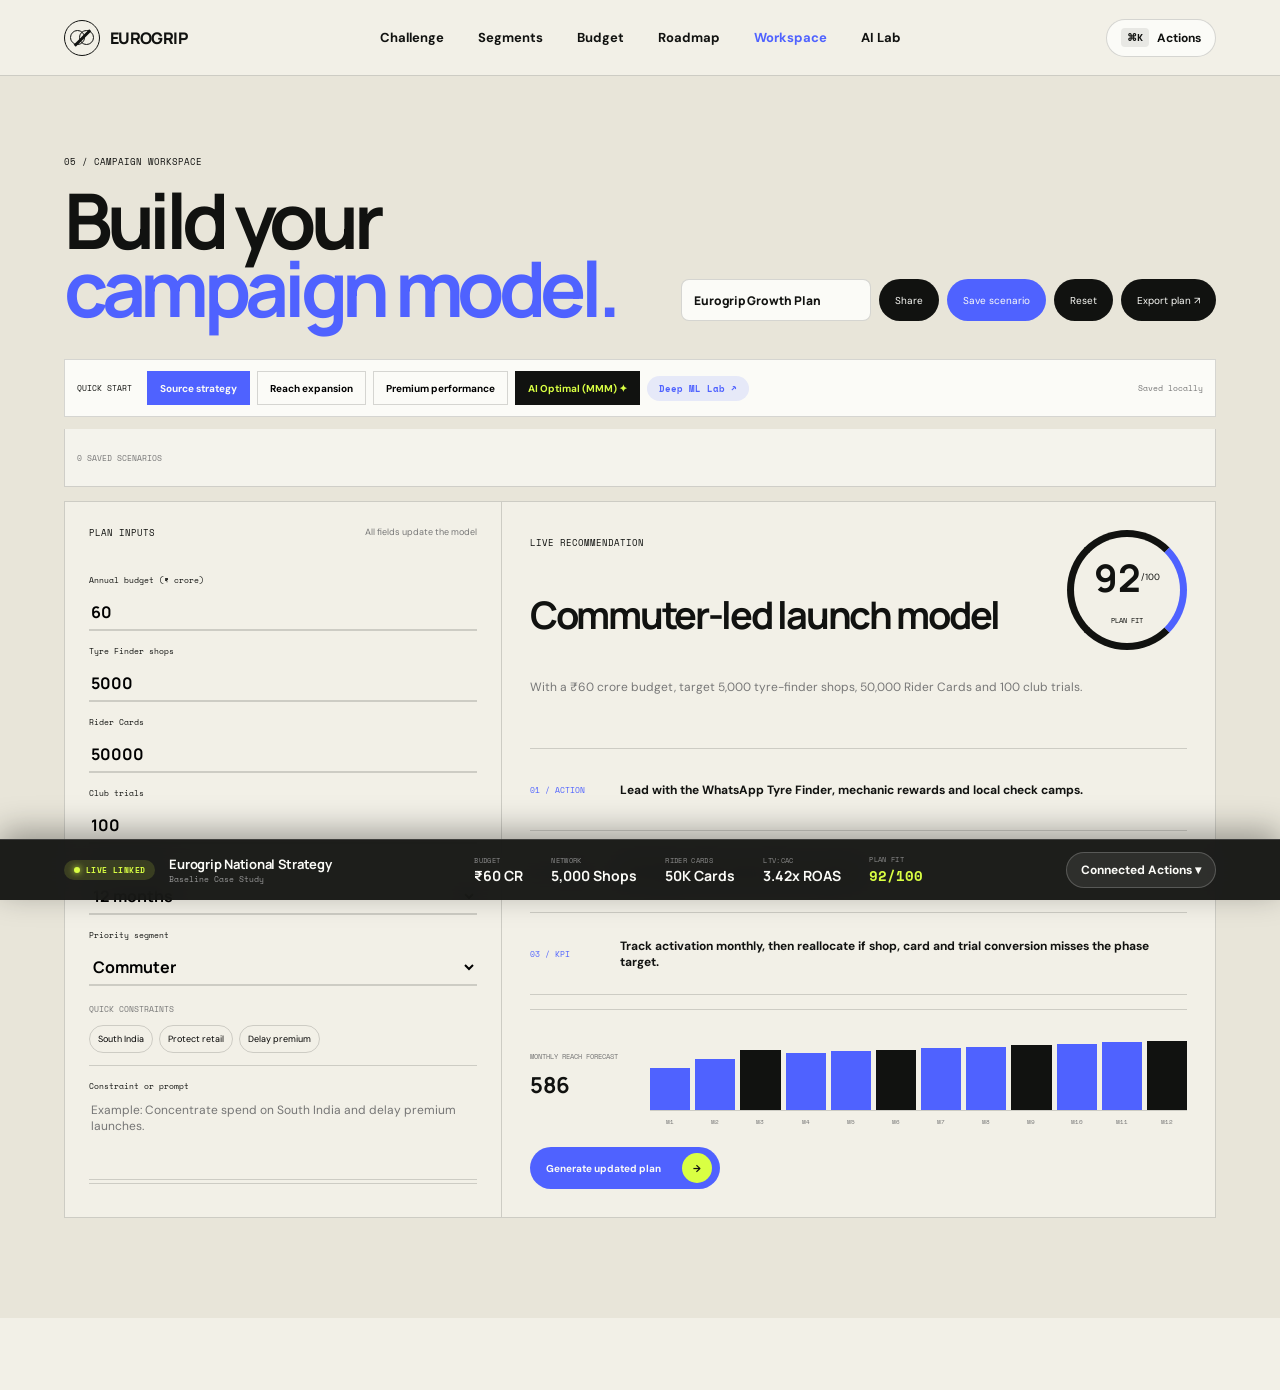
==== workspace.html @ a1b6d6db "Prepare site for Render" ====
<!doctype html>
<html lang="en">
<head><meta charset="UTF-8"><meta name="viewport" content="width=device-width,initial-scale=1"><title>Campaign Workspace — Eurogrip</title><link href="https://fonts.googleapis.com/css2?family=DM+Sans:wght@400;500;600;700&family=Manrope:wght@500;600;700;800&family=Space+Mono:wght@700&display=swap" rel="stylesheet"><link rel="stylesheet" href="styles.css"><script src="common-nav.js" defer></script><script src="cmd-palette.js" defer></script><script src="workspace.js" defer></script></head>
<body><header class="nav page-nav"><a class="brand" href="index.html"><span class="brand-mark"><span></span></span><span>EUROGRIP</span></a><nav><a href="challenge.html">Challenge</a><a href="segments.html">Segments</a><a href="budget.html">Budget</a><a href="roadmap.html">Roadmap</a><a class="active" href="workspace.html">Workspace</a><a href="intelligence.html">AI Lab</a></nav><button class="palette-trigger" type="button" aria-label="Command Palette"><kbd>⌘K</kbd> <span>Actions</span></button></header>
<main><section class="workspace-route">
  <div class="workspace-route-head">
    <div><p>05 / CAMPAIGN WORKSPACE</p><h1>Build your<br><em>campaign model.</em></h1></div>
    <div class="workspace-header-actions">
      <input id="project-name" class="project-name" value="Eurogrip Growth Plan" aria-label="Project name">
      <button id="share-workspace" type="button">Share</button>
      <button id="save-scenario" type="button">Save scenario</button>
      <button id="reset-workspace" type="button">Reset</button>
      <button id="export-workspace" type="button">Export plan ↗</button>
    </div>
  </div>
  <div class="workspace-preset-bar" role="group" aria-label="Strategy presets">
    <span>QUICK START</span>
    <button type="button" class="active" data-preset="base">Source strategy</button>
    <button type="button" data-preset="reach">Reach expansion</button>
    <button type="button" data-preset="performance">Premium performance</button>
    <button type="button" data-preset="ai-opt" class="ai-opt-btn">AI Optimal (MMM) ✦</button>
    <a href="intelligence.html" class="ai-lab-link-pill">Deep ML Lab ↗</a>
    <span id="draft-status" role="status" aria-live="polite">Saved locally</span>
  </div>
  <div class="scenario-history" id="scenario-history" aria-label="Saved scenarios"></div>
  <div class="workspace-route-grid">
    <aside>
      <div class="input-heading"><span>PLAN INPUTS</span><small>All fields update the model</small></div>
      <label>Annual budget (₹ crore)<input id="workspace-budget" type="number" value="60" min="10" max="200"></label>
      <label>Tyre Finder shops<input id="workspace-shops" type="number" value="5000" min="100" max="100000"></label>
      <label>Rider Cards<input id="workspace-cards" type="number" value="50000" min="1000" max="1000000"></label>
      <label>Club trials<input id="workspace-trials" type="number" value="100" min="10" max="10000"></label>
      <label>Launch duration<select id="workspace-months"><option value="12">12 months</option><option value="9">9 months</option><option value="6">6 months</option><option value="3">3 months</option></select></label>
      <label>Priority segment<select id="workspace-segment"><option>Commuter</option><option>Gig worker</option><option>Premium rider</option></select></label>
      <div class="constraint-wrap"><span>QUICK CONSTRAINTS</span><div><button type="button" data-constraint="Concentrate spend on South India">South India</button><button type="button" data-constraint="Protect the retail channel">Protect retail</button><button type="button" data-constraint="Delay premium launches until after pilot validation">Delay premium</button></div></div>
      <label>Constraint or prompt<textarea id="workspace-prompt" rows="3" maxlength="240" placeholder="Example: Concentrate spend on South India and delay premium launches."></textarea></label>
    </aside>
    <div class="workspace-results">
      <span>LIVE RECOMMENDATION</span>
      <div class="workspace-score"><strong id="workspace-score">92</strong><small>/100</small><p>PLAN FIT</p></div>
      <h2 id="workspace-headline">Commuter-led launch model</h2>
      <p id="workspace-summary">With a ₹60 crore budget, target 5,000 tyre-finder shops, 50,000 Rider Cards and 100 club trials.</p>
      <div class="workspace-actions-list"><article><small>01 / ACTION</small><strong id="workspace-action">Lead with the WhatsApp Tyre Finder, mechanic rewards and local check camps.</strong></article><article><small>02 / CHANNEL</small><strong id="workspace-channel">40% digital / 30% retail / 30% on-ground</strong></article><article><small>03 / KPI</small><strong id="workspace-kpi">Track activation monthly, then reallocate if shop, card and trial conversion misses the phase target.</strong></article></div>
      <div class="forecast" aria-label="12 month forecast"><div><span>MONTHLY REACH FORECAST</span><strong id="forecast-value">5,000</strong></div><div class="forecast-bars" id="forecast-bars"></div></div>
      <div class="generated-plan" id="generated-plan" hidden>
        <div><span>GENERATED ACTION PLAN</span><strong id="generated-at">Ready to review</strong></div>
        <ol id="generated-steps"></ol>
      </div>
      <button id="generate-workspace" type="button"><span>Generate updated plan</span><b>→</b></button>
    </div>
  </div>
</section></main></body></html>
---- styles.css ----
:root {
  --ink: #111210;
  --paper: #f2f0e7;
  --white: #fbfbf7;
  --acid: #d9ff43;
  --blue: #4f62ff;
  --orange: #ff5a2a;
  --line: rgba(17, 18, 16, .16);
}

* { box-sizing: border-box; }
html { scroll-behavior: smooth; }
body { margin: 0; color: var(--ink); background: var(--paper); font-family: "DM Sans", sans-serif; }
button, a { font: inherit; }
a { color: inherit; text-decoration: none; }
.grain { position: fixed; inset: 0; z-index: 20; pointer-events: none; opacity: .025; background-image: url("data:image/svg+xml,%3Csvg viewBox='0 0 180 180' xmlns='http://www.w3.org/2000/svg'%3E%3Cfilter id='n'%3E%3CfeTurbulence type='fractalNoise' baseFrequency='.9' numOctaves='3' stitchTiles='stitch'/%3E%3C/filter%3E%3Crect width='100%25' height='100%25' filter='url(%23n)' opacity='.8'/%3E%3C/svg%3E"); }

.nav { height: 82px; padding: 0 5vw; display: grid; grid-template-columns: 1fr auto 1fr; align-items: center; border-bottom: 1px solid var(--line); background: rgba(242,240,231,.92); position: relative; z-index: 15; }
.brand, .footer-brand { display: flex; align-items: center; gap: 10px; font-family: "Manrope"; font-weight: 800; letter-spacing: -.04em; }
.brand-mark { width: 36px; height: 36px; border-radius: 50%; border: 1px solid var(--ink); display: grid; place-items: center; position: relative; }
.brand-mark:before, .brand-mark:after { content: ""; position: absolute; width: 13px; height: 13px; border-radius: 50%; border: 1px solid currentColor; }
.brand-mark:before { left: 5px; } .brand-mark:after { right: 5px; }
.brand-mark span { width: 3px; height: 22px; background: var(--ink); transform: rotate(45deg); z-index: 1; }
.nav nav { display: flex; gap: 34px; font-size: 13px; font-weight: 700; }
.nav nav a { position: relative; }
.nav nav a:after { content: ""; position: absolute; height: 2px; left: 0; right: 100%; bottom: -7px; background: var(--ink); transition: .3s; }
.nav nav a:hover:after { right: 0; }
.source-button { justify-self: end; border: 0; background: none; font-size: 13px; font-weight: 700; cursor: pointer; }
.source-button span { margin-left: 6px; }
.menu-button { display: none; }

.hero { min-height: 690px; height: calc(100vh - 82px); max-height: 820px; position: relative; overflow: hidden; display: grid; grid-template-columns: 54% 46%; border-bottom: 1px solid var(--line); }
.hero-copy { padding: 7vh 0 130px 5vw; position: relative; z-index: 2; }
.eyebrow { margin: 0 0 28px; display: flex; gap: 24px; font-family: "Space Mono"; font-size: 10px; letter-spacing: .08em; }
.hero h1 { margin: 0; font-family: "Manrope"; font-size: clamp(72px, 8vw, 126px); line-height: .82; letter-spacing: -.085em; }
.hero h1 em { color: var(--blue); font-style: normal; }
.hero-lede { max-width: 540px; margin: 38px 0 28px; font-size: clamp(17px, 1.35vw, 21px); line-height: 1.55; }
.primary-button { width: 210px; height: 52px; border-radius: 100px; background: var(--ink); color: var(--white); display: flex; align-items: center; justify-content: space-between; padding: 0 18px 0 22px; font-size: 13px; font-weight: 700; }
.primary-button span { width: 34px; height: 34px; border-radius: 50%; background: var(--acid); color: var(--ink); display: grid; place-items: center; }
.hero-visual { position: relative; background: var(--acid); min-width: 0; }
.hero-visual:before { content: ""; position: absolute; width: 50%; height: 120%; background: var(--blue); transform: rotate(24deg); right: -20%; top: -30%; opacity: .95; }
.orbit { position: absolute; border: 1px solid rgba(17,18,16,.25); border-radius: 50%; z-index: 1; }
.orbit-a { width: 520px; height: 520px; left: -30px; top: 70px; } .orbit-b { width: 360px; height: 360px; left: 50px; top: 150px; }
.tyre { position: absolute; width: 310px; height: 310px; border-radius: 50%; background: #151515; left: 21%; top: 23%; z-index: 3; box-shadow: 28px 36px 50px rgba(17,18,16,.24); transform: rotate(-18deg); }
.tyre-side { position: absolute; inset: 48px; border-radius: 50%; background: #e9e7dc; border: 18px solid #232323; box-shadow: inset 0 0 0 2px #777; display: grid; place-items: center; }
.hub { width: 74px; height: 74px; border-radius: 50%; background: var(--ink); border: 11px solid #aaa; }
.tread { position: absolute; inset: -3px; border-radius: 50%; background: repeating-conic-gradient(from 0deg, transparent 0 7deg, rgba(255,255,255,.13) 8deg 9deg); }
.promise-card { position: absolute; right: 24px; bottom: 72px; z-index: 4; width: 170px; height: 170px; background: var(--ink); color: var(--white); padding: 18px; transform: rotate(5deg); box-shadow: 16px 16px 0 rgba(255,255,255,.2); }
.promise-card span { font-family: "Space Mono"; font-size: 9px; color: var(--acid); }
.promise-card strong { display: block; margin-top: 38px; font-family: "Manrope"; font-size: 24px; line-height: 1; letter-spacing: -.05em; }
.hero-stats { position: absolute; bottom: 0; left: 0; width: 54%; height: 112px; background: var(--paper); border-top: 1px solid var(--line); display: grid; grid-template-columns: repeat(3,1fr); z-index: 5; }
.hero-stats div { padding: 20px 2vw; border-right: 1px solid var(--line); }
.hero-stats strong { display: block; font-family: "Manrope"; font-size: 38px; letter-spacing: -.06em; line-height: 1; }
.hero-stats strong span { font-size: 14px; margin-left: 3px; color: var(--blue); }
.hero-stats small { display: block; margin-top: 10px; font-size: 11px; color: #777; }

.ticker { height: 48px; overflow: hidden; background: var(--ink); color: var(--white); display: flex; align-items: center; }
.ticker div { width: max-content; display: flex; align-items: center; gap: 35px; animation: ticker 22s linear infinite; }
.ticker span { font-family: "Space Mono"; font-size: 12px; white-space: nowrap; }
.ticker b { color: var(--acid); }
@keyframes ticker { to { transform: translateX(-50%); } }

.section { padding: 100px 5vw; }
.section-number { font-family: "Space Mono"; font-size: 10px; letter-spacing: .08em; }
.challenge-grid { margin-top: 56px; display: grid; grid-template-columns: 1.2fr .8fr; gap: 8vw; }
.kicker { font-family: "Space Mono"; font-size: 10px; letter-spacing: .08em; }
.challenge-grid h2, .investment-head h2, .roadmap-head h2, .targets-head h2 { margin: 18px 0 0; font-family: "Manrope"; font-size: clamp(54px, 6vw, 88px); line-height: .92; letter-spacing: -.075em; }
.challenge-grid h2 span { color: var(--blue); }
.challenge-copy { align-self: end; max-width: 520px; }
.challenge-copy .lead { font-size: 24px; line-height: 1.35; font-weight: 700; }
.challenge-copy p:last-child { line-height: 1.7; color: #60615c; }
.truth-row { margin-top: 80px; border-top: 1px solid var(--line); display: grid; grid-template-columns: repeat(3,1fr); }
.truth-row article { min-height: 230px; padding: 24px 28px 20px; border-right: 1px solid var(--line); position: relative; }
.truth-row article:first-child { border-left: 1px solid var(--line); }
.truth-index { font-family: "Space Mono"; font-size: 10px; }
.truth-icon { height: 84px; margin: 24px 0 8px; position: relative; }
.truth-icon:before { content: ""; position: absolute; width: 68px; height: 68px; border: 1px solid var(--ink); border-radius: 50%; }
.truth-icon i { position: absolute; width: 34px; height: 34px; left: 17px; top: 17px; border-radius: 50%; background: var(--blue); }
.gig-icon i { background: var(--orange); border-radius: 4px; transform: rotate(45deg); }
.premium-icon i { background: var(--acid); border: 12px solid var(--ink); width: 68px; height: 68px; left: 0; top: 0; }
.truth-row h3 { margin: 0 0 4px; font-family: "Manrope"; font-size: 20px; }
.truth-row p { margin: 0; font-size: 13px; color: #777; }

.dark-section { background: var(--ink); color: var(--white); padding-bottom: 60px; }
.section-heading { display: flex; justify-content: space-between; align-items: center; }
.section-heading > p { font-size: 13px; color: var(--acid); }
.segment-tabs { margin-top: 38px; border-bottom: 1px solid rgba(255,255,255,.18); display: grid; grid-template-columns: repeat(3,1fr); }
.segment-tab { height: 70px; border: 0; border-right: 1px solid rgba(255,255,255,.18); background: transparent; color: #aaa; text-align: left; padding: 0 24px; cursor: pointer; font-family: "Manrope"; font-weight: 700; }
.segment-tab:first-child { border-left: 1px solid rgba(255,255,255,.18); }
.segment-tab span { margin-right: 18px; font-family: "Space Mono"; font-size: 9px; }
.segment-tab.active { background: var(--white); color: var(--ink); }
.segment-stage { min-height: 510px; border-bottom: 1px solid rgba(255,255,255,.18); display: grid; grid-template-columns: 42% 58%; }
.segment-copy { padding: 58px 7vw 40px 0; border-right: 1px solid rgba(255,255,255,.18); }
.segment-label { font-family: "Space Mono"; color: var(--acid); font-size: 10px; letter-spacing: .08em; }
.segment-copy h2 { margin: 32px 0 22px; font-family: "Manrope"; font-size: clamp(58px, 6vw, 84px); line-height: .88; letter-spacing: -.08em; }
.segment-description { max-width: 460px; color: #bbb; line-height: 1.65; }
.segment-budget { margin-top: 34px; display: flex; align-items: end; gap: 16px; }
.segment-budget span { font-family: "Space Mono"; font-size: 9px; padding-bottom: 8px; }
.segment-budget strong { font-family: "Manrope"; font-size: 38px; color: var(--acid); }
.segment-visual { min-height: 510px; position: relative; overflow: hidden; }
.visual-ring { position: absolute; border-radius: 50%; border: 1px solid rgba(255,255,255,.15); }
.ring-one { width: 440px; height: 440px; right: 4%; top: 36px; } .ring-two { width: 300px; height: 300px; right: 16%; top: 106px; }
.visual-product { position: absolute; width: 260px; height: 260px; border-radius: 50%; right: 16%; top: 126px; background: #252625; border: 28px solid #090909; box-shadow: inset 0 0 0 1px #777; z-index: 2; }
.visual-product div { position: absolute; inset: 42px; border-radius: 50%; background: var(--acid); border: 18px solid var(--white); }
.visual-product span { position: absolute; width: 58px; height: 58px; border-radius: 50%; background: var(--ink); left: 73px; top: 73px; }
.visual-word { position: absolute; left: 35px; bottom: 38px; margin: 0; font-family: "Manrope"; font-size: 82px; font-weight: 800; letter-spacing: -.08em; color: rgba(255,255,255,.08); }
.activation-panel { display: grid; grid-template-columns: 16% 84%; padding-top: 32px; }
.activation-panel > p { font-family: "Space Mono"; font-size: 9px; color: var(--acid); }
.activation-list { display: grid; grid-template-columns: repeat(3,1fr); }
.activation-list article { min-height: 105px; border-left: 1px solid rgba(255,255,255,.18); padding: 12px 18px; display: flex; gap: 18px; }
.activation-list article > span { font-family: "Space Mono"; font-size: 9px; color: var(--acid); }
.activation-list small { display: block; margin-bottom: 28px; font-family: "Space Mono"; font-size: 8px; color: #777; }
.activation-list strong { font-size: 13px; line-height: 1.35; }

.investment-head { margin: 55px 0 60px; display: grid; grid-template-columns: 1.4fr .6fr; align-items: end; }
.investment-head h2 span { color: var(--blue); }
.investment-head > p { max-width: 420px; line-height: 1.7; color: #666; }
.budget-grid { display: grid; grid-template-columns: 1.15fr .85fr; border: 1px solid var(--line); }
.budget-chart, .channel-card { padding: 32px; }
.budget-chart { border-right: 1px solid var(--line); }
.chart-head { height: 55px; border-bottom: 1px solid var(--line); display: flex; justify-content: space-between; font-family: "Space Mono"; font-size: 9px; }
.chart-head strong { font-family: "Manrope"; font-size: 18px; }
.bar-row { height: 62px; display: grid; grid-template-columns: 110px 1fr 70px; align-items: center; font-size: 12px; border-bottom: 1px solid var(--line); }
.bar-row > div { height: 22px; background: rgba(17,18,16,.06); }
.bar-row i { display: block; height: 100%; background: var(--blue); transition: width .8s ease; }
.gig-bar i { background: var(--orange); } .premium-bar i { background: var(--ink); } .shared-bar i { background: var(--acid); }
.bar-row strong { text-align: right; font-size: 11px; }
.donut-wrap { height: 250px; display: grid; grid-template-columns: 1fr 1fr; align-items: center; }
.donut { width: 180px; height: 180px; border-radius: 50%; background: conic-gradient(var(--blue) 0 40%, var(--orange) 40% 70%, var(--ink) 70% 100%); display: grid; place-items: center; transform: rotate(-90deg); }
.donut > div { width: 112px; height: 112px; border-radius: 50%; background: var(--paper); transform: rotate(90deg); display: grid; place-content: center; text-align: center; }
.donut strong { font-family: "Manrope"; font-size: 34px; }
.donut span { font-family: "Space Mono"; font-size: 8px; }
.channel-legend p { height: 48px; margin: 0; border-bottom: 1px solid var(--line); display: grid; grid-template-columns: 16px 1fr 40px; align-items: center; font-size: 12px; }
.channel-legend i { width: 8px; height: 8px; border-radius: 50%; background: var(--blue); }.channel-legend .retail { background: var(--orange); }.channel-legend .ground { background: var(--ink); }
.assumption { margin: 18px 0 0; font-size: 11px; color: #777; }
.assumption span { color: var(--ink); font-family: "Space Mono"; font-size: 9px; margin-right: 10px; }

.roadmap { background: var(--blue); color: var(--white); }
.section-number.light { color: rgba(255,255,255,.7); }
.roadmap-head { margin: 55px 0 65px; display: grid; grid-template-columns: 1fr 420px; align-items: end; }
.roadmap-head h2 span { color: var(--acid); }
.roadmap-head p { line-height: 1.7; color: rgba(255,255,255,.75); }
.timeline { display: grid; grid-template-columns: repeat(3,1fr); border-top: 1px solid rgba(255,255,255,.28); }
.timeline article { min-height: 330px; padding: 28px; border-right: 1px solid rgba(255,255,255,.28); }
.timeline article:last-child { border-right: 0; }
.phase-top { display: flex; justify-content: space-between; font-family: "Space Mono"; font-size: 9px; }
.phase-top strong { font-size: 22px; }
.timeline h3 { margin: 58px 0 8px; font-family: "Manrope"; font-size: 48px; letter-spacing: -.06em; }
.timeline p { font-size: 13px; }
.city-pills { margin-top: 42px; display: flex; gap: 8px; }
.city-pills span { border: 1px solid rgba(255,255,255,.5); border-radius: 100px; padding: 9px 12px; font-family: "Space Mono"; font-size: 8px; }
.city-count { margin-top: 38px; font-family: "Manrope"; font-size: 52px; line-height: 1; }
.city-count span { font-family: "Space Mono"; font-size: 9px; }
.data-mark { margin-top: 48px; height: 55px; display: flex; align-items: end; gap: 7px; }
.data-mark i { width: 24px; height: 20px; background: var(--acid); }.data-mark i:nth-child(2){height:30px}.data-mark i:nth-child(3){height:42px}.data-mark i:nth-child(4){height:35px}.data-mark i:nth-child(5){height:50px}

.targets { padding-bottom: 130px; }
.targets-head { display: flex; justify-content: space-between; align-items: end; }
.targets-head h2 span { color: var(--orange); }
.proposed { border: 1px solid var(--line); border-radius: 100px; padding: 10px 13px; font-family: "Space Mono"; font-size: 8px; }
.target-grid { margin-top: 70px; border-top: 1px solid var(--line); border-bottom: 1px solid var(--line); display: grid; grid-template-columns: repeat(4,1fr); }
.target-grid article { min-height: 280px; padding: 24px; border-right: 1px solid var(--line); position: relative; }
.target-grid article:first-child { border-left: 1px solid var(--line); }
.target-grid small { font-family: "Space Mono"; font-size: 9px; }
.target-grid strong { display: block; margin: 50px 0 6px; font-family: "Manrope"; font-size: 64px; letter-spacing: -.07em; }
.target-grid p { margin: 0; color: #666; font-size: 13px; line-height: 1.4; }
.target-line { position: absolute; width: 34px; height: 5px; background: var(--orange); right: 24px; top: 24px; }

.control-room { background: #e8e5d9; }
.control-heading { display: flex; justify-content: space-between; align-items: end; margin-bottom: 48px; }
.control-heading h2 { margin: 18px 0 0; font-family: "Manrope"; font-size: clamp(54px, 6vw, 82px); line-height: .92; letter-spacing: -.075em; }
.control-heading h2 span { color: var(--blue); }
.control-actions { display: flex; gap: 8px; }
.control-actions button { height: 42px; border: 1px solid var(--line); border-radius: 100px; background: transparent; padding: 0 16px; cursor: pointer; font-size: 11px; font-weight: 700; }
.control-actions .export-button { border-color: var(--ink); background: var(--ink); color: var(--white); }
.control-grid { display: grid; grid-template-columns: 32% 68%; border: 1px solid var(--line); background: var(--paper); }
.planner-panel { border-right: 1px solid var(--line); }
.panel-title { height: 64px; border-bottom: 1px solid var(--line); padding: 0 24px; display: flex; justify-content: space-between; align-items: center; font-family: "Space Mono"; font-size: 9px; }
.panel-title small { font-family: "DM Sans"; font-size: 10px; color: #888; }
.budget-total { height: 106px; border-bottom: 1px solid var(--line); padding: 20px 24px; display: flex; justify-content: space-between; align-items: center; font-size: 12px; }
.budget-total strong { font-family: "Manrope"; font-size: 28px; }
.budget-total input { width: 80px; border: 0; border-bottom: 1px solid var(--ink); background: transparent; font-family: "Manrope"; font-size: 28px; font-weight: 800; outline: 0; }
.range-stack { padding: 18px 24px 8px; }
.range-stack label { height: 68px; display: grid; grid-template-columns: 1fr 50px; align-content: center; font-size: 12px; font-weight: 700; }
.range-stack output { text-align: right; }
.allocation-range { grid-column: 1 / 3; width: 100%; height: 3px; margin-top: 12px; accent-color: var(--blue); }
.gig-range { accent-color: var(--orange); }.premium-range { accent-color: var(--ink); }.shared-range { accent-color: var(--acid); }
.allocation-status { margin: 10px 24px 24px; height: 42px; border-radius: 4px; background: var(--ink); color: var(--white); display: grid; place-content: center; text-align: center; font-size: 10px; }
.allocation-status span { color: var(--acid); font-family: "Manrope"; font-size: 17px; }
.allocation-status.over { background: #a92b1c; }
.simulator-panel { min-width: 0; }
.scenario-switch { display: flex; gap: 2px; }
.scenario-switch button { height: 30px; border: 1px solid var(--line); background: transparent; padding: 0 11px; font-size: 9px; cursor: pointer; }
.scenario-switch button.active { background: var(--ink); color: var(--white); }
.city-filter { height: 82px; padding: 14px 24px; border-bottom: 1px solid var(--line); display: flex; justify-content: space-between; align-items: center; }
.city-filter label { font-family: "Space Mono"; font-size: 8px; }
.city-filter select { margin-left: 8px; height: 36px; border: 1px solid var(--line); background: transparent; padding: 0 30px 0 10px; font-size: 11px; }
.city-filter > span { color: #777; font-size: 11px; }
.kpi-grid { display: grid; grid-template-columns: repeat(3, 1fr); border-bottom: 1px solid var(--line); }
.kpi-grid article { min-height: 220px; padding: 24px; border-right: 1px solid var(--line); }
.kpi-grid article:last-child { border-right: 0; }
.kpi-grid small { font-family: "Space Mono"; font-size: 8px; }
.kpi-grid strong { display: block; margin: 18px 0 8px; font-family: "Manrope"; font-size: 46px; letter-spacing: -.06em; }
.kpi-grid article p { margin: 12px 0 0; font-size: 10px; color: #777; }
.kpi-grid article p span { color: var(--blue); font-weight: 700; }
.spark-bars { height: 46px; display: flex; align-items: end; gap: 5px; }
.spark-bars i { flex: 1; height: 30%; background: var(--blue); transition: height .45s ease; }
.spark-bars i:nth-child(2) { height: 45%; }.spark-bars i:nth-child(3) { height: 38%; }.spark-bars i:nth-child(4) { height: 58%; }.spark-bars i:nth-child(5) { height: 68%; }.spark-bars i:nth-child(6) { height: 82%; }.spark-bars i:nth-child(7) { height: 100%; }
.cards-bars i { background: var(--orange); }.trials-bars i { background: var(--ink); }
.channel-split { display: grid; grid-template-columns: repeat(3,1fr); gap: 24px; padding: 24px; }
.channel-split span { font-size: 10px; display: flex; justify-content: space-between; }
.channel-split i { margin-top: 8px; height: 7px; background: rgba(17,18,16,.08); display: block; }
.channel-split b { height: 100%; width: 40%; display: block; background: var(--blue); transition: width .45s ease; }
.channel-split div:nth-child(2) b { background: var(--orange); }.channel-split div:nth-child(3) b { background: var(--ink); }
.toolkit-panel { margin-top: 24px; border: 1px solid var(--line); display: grid; grid-template-columns: 32% 68%; background: var(--ink); color: var(--white); }
.toolkit-intro { padding: 32px; border-right: 1px solid rgba(255,255,255,.16); }
.toolkit-intro > span { font-family: "Space Mono"; color: var(--acid); font-size: 9px; }
.toolkit-intro h3 { margin: 42px 0 0; font-family: "Manrope"; font-size: 48px; line-height: .92; letter-spacing: -.06em; }
.toolkit-builder { padding: 24px; display: grid; grid-template-columns: 150px 150px 1fr; gap: 16px; align-items: start; }
.toolkit-builder label { font-family: "Space Mono"; font-size: 8px; }
.toolkit-builder select { width: 100%; height: 42px; margin-top: 8px; border: 1px solid rgba(255,255,255,.2); background: var(--ink); color: var(--white); padding: 0 8px; font-size: 11px; }
.toolkit-builder article { min-height: 200px; border-left: 1px solid rgba(255,255,255,.16); padding: 12px 0 12px 24px; }
.toolkit-builder article small { font-family: "Space Mono"; color: var(--acid); font-size: 8px; }
.toolkit-builder article strong { display: block; margin: 22px 0 8px; font-family: "Manrope"; font-size: 28px; }
.toolkit-builder article p { max-width: 480px; color: #aaa; font-size: 12px; line-height: 1.55; }
.toolkit-builder article button { height: 36px; border: 0; border-radius: 100px; background: var(--acid); padding: 0 14px; margin-top: 8px; font-size: 10px; font-weight: 700; cursor: pointer; }

.prompt-panel { margin-top: 24px; border: 1px solid var(--line); display: grid; grid-template-columns: 48% 52%; background: var(--paper); }
.prompt-inputs { border-right: 1px solid var(--line); }
.custom-fields { display: grid; grid-template-columns: repeat(2, 1fr); }
.custom-fields label { min-height: 82px; border-right: 1px solid var(--line); border-bottom: 1px solid var(--line); padding: 14px 18px; font-family: "Space Mono"; font-size: 8px; }
.custom-fields label:nth-child(2n) { border-right: 0; }
.custom-fields input, .custom-fields select { width: 100%; height: 36px; margin-top: 8px; border: 0; border-bottom: 1px solid var(--line); background: transparent; font-family: "Manrope"; font-size: 16px; font-weight: 700; outline: 0; }
.custom-prompt { margin: 18px; display: block; font-family: "Space Mono"; font-size: 8px; }
.custom-prompt textarea { width: 100%; resize: vertical; margin-top: 8px; border: 1px solid var(--line); background: #fbfaf5; padding: 12px; font-family: "DM Sans"; font-size: 12px; line-height: 1.5; outline: 0; }
.custom-prompt textarea:focus, .custom-fields input:focus, .custom-fields select:focus { border-color: var(--blue); }
.generate-button { height: 48px; margin: 0 18px 18px; border: 0; border-radius: 100px; background: var(--blue); color: var(--white); padding: 0 18px 0 20px; display: flex; align-items: center; justify-content: space-between; font-size: 11px; font-weight: 700; cursor: pointer; }
.generate-button span { width: 32px; height: 32px; border-radius: 50%; display: grid; place-items: center; background: var(--acid); color: var(--ink); }
.prompt-results { min-height: 520px; }
.result-empty { min-height: 455px; padding: 40px; display: flex; flex-direction: column; justify-content: center; }
.result-empty > span { font-family: "Space Mono"; font-size: 9px; color: var(--blue); }
.result-empty h3 { margin: 18px 0; font-family: "Manrope"; font-size: 44px; line-height: .95; letter-spacing: -.06em; }
.result-empty p { max-width: 360px; color: #777; line-height: 1.6; }
.result-content { padding: 28px; }
.result-score { width: 120px; height: 120px; border-radius: 50%; border: 1px solid var(--line); float: right; display: grid; grid-template-columns: 1fr 20px; grid-template-rows: 28px 48px 20px; place-content: center; text-align: right; }
.result-score span { grid-column: 1 / 3; font-family: "Space Mono"; font-size: 8px; text-align:center; }
.result-score strong { font-family: "Manrope"; font-size: 38px; line-height: 1; text-align:right; }
.result-score small { align-self:end; font-size:9px; text-align:left; }
.result-content > h3 { min-height: 76px; max-width: 430px; margin: 12px 0 10px; font-family: "Manrope"; font-size: 36px; line-height: .95; letter-spacing: -.06em; }
.result-content > p { max-width: 480px; min-height: 58px; margin: 0 0 18px; color: #666; font-size: 12px; line-height: 1.55; }
.recommendation-list { clear: both; border-top: 1px solid var(--line); }
.recommendation-list article { min-height: 82px; border-bottom: 1px solid var(--line); display: grid; grid-template-columns: 40px 1fr; align-items: center; }
.recommendation-list article > span { font-family: "Space Mono"; font-size: 9px; color: var(--blue); }
.recommendation-list small { display: block; margin-bottom: 6px; font-family: "Space Mono"; font-size: 8px; color: #888; }
.recommendation-list strong { font-size: 12px; line-height: 1.45; }
.copy-result-button { height: 38px; margin-top: 18px; border: 1px solid var(--line); border-radius: 100px; background: transparent; padding: 0 14px; font-size: 10px; font-weight: 700; cursor: pointer; }

.workspace-panel { margin-top:24px; border:1px solid var(--line); background:var(--paper); }
.workspace-head { height:112px; border-bottom:1px solid var(--line); padding:18px 24px; display:flex; justify-content:space-between; align-items:center; }
.workspace-head > div:first-child { display:flex; flex-direction:column; gap:8px; }
.workspace-head > div:first-child span { font-family:"Space Mono"; font-size:8px; color:#777; }
.workspace-head > div:first-child strong { font-family:"Manrope"; font-size:24px; letter-spacing:-.04em; }
.readiness-ring { width:78px; height:78px; border-radius:50%; border:7px solid var(--ink); border-right-color:var(--acid); display:grid; place-content:center; text-align:center; }
.readiness-ring strong { font-family:"Manrope"; font-size:22px; line-height:1; }.readiness-ring span { margin-top:3px; font-family:"Space Mono"; font-size:7px; }
.workspace-grid { display:grid; grid-template-columns:58% 42%; }
.compare-panel { border-right:1px solid var(--line); }
.workspace-title { height:58px; border-bottom:1px solid var(--line); padding:0 20px; display:flex; justify-content:space-between; align-items:center; font-family:"Space Mono"; font-size:8px; }
.workspace-title button { border:0; background:transparent; font-size:10px; font-weight:700; cursor:pointer; }
.workspace-title small { font-family:"DM Sans"; color:#888; }
.comparison-table { padding:8px 20px 20px; }
.comparison-row { min-height:58px; border-bottom:1px solid var(--line); display:grid; grid-template-columns:1.4fr repeat(3,.65fr); align-items:center; font-size:11px; }
.comparison-row strong { font-family:"Manrope"; font-size:13px; }
.comparison-head { min-height:42px; font-family:"Space Mono"; font-size:8px; color:#777; }
.checklist { padding:8px 20px 16px; }
.checklist label { min-height:68px; border-bottom:1px solid var(--line); display:grid; grid-template-columns:22px 1fr 42px; align-items:center; cursor:pointer; }
.checklist input { accent-color:var(--blue); }
.checklist span strong { display:block; font-size:11px; }.checklist span small { display:block; margin-top:3px; color:#888; font-size:9px; }
.checklist label > i { color:#777; font-family:"Space Mono"; font-size:7px; font-style:normal; text-align:right; }
.workspace-footer { height:68px; border-top:1px solid var(--line); padding:0 20px; display:flex; justify-content:space-between; align-items:center; }
.workspace-footer div { display:flex; flex-direction:column; }.workspace-footer div span { font-family:"Space Mono"; font-size:7px; color:#888; }.workspace-footer div strong { margin-top:3px; font-size:10px; }
.workspace-footer button { height:38px; border:0; border-radius:100px; background:var(--ink); color:var(--white); padding:0 14px; font-size:10px; font-weight:700; cursor:pointer; }

footer { min-height: 150px; padding: 30px 5vw; background: var(--ink); color: var(--white); display: grid; grid-template-columns: 1fr 1fr 1fr; align-items: center; }
footer .brand-mark { border-color: var(--white); } footer .brand-mark span { background: var(--acid); }
footer .brand-mark:before, footer .brand-mark:after { border-color: var(--white); }
footer div:nth-child(2) p { margin: 0 0 3px; color: #888; font-size: 11px; } footer div:nth-child(2) strong { font-size: 13px; }
footer button { justify-self: end; border: 0; background: none; color: var(--white); font-size: 12px; cursor: pointer; }
.sources-modal { width: min(620px, calc(100vw - 32px)); border: 0; border-radius: 0; padding: 42px; background: var(--white); color: var(--ink); box-shadow: 0 30px 100px rgba(0,0,0,.4); }
.sources-modal::backdrop { background: rgba(17,18,16,.72); backdrop-filter: blur(8px); }
.sources-modal h2 { margin: 10px 0 32px; font-family: "Manrope"; font-size: 42px; letter-spacing: -.06em; }
.sources-modal ul { list-style: none; margin: 0; padding: 0; border-top: 1px solid var(--line); }
.sources-modal li { min-height: 72px; border-bottom: 1px solid var(--line); display: flex; justify-content: space-between; align-items: center; gap: 20px; font-size: 13px; }
.sources-modal li span { color: #777; text-align: right; }
.modal-close { position: absolute; right: 18px; top: 12px; border: 0; background: none; font-size: 30px; cursor: pointer; }
.source-warning { margin: 24px 0 0; padding: 14px; background: #eeeada; font-size: 11px; line-height: 1.5; }

@media (max-width: 900px) {
  .nav { grid-template-columns: 1fr auto; }
  .nav nav, .source-button { display: none; }
  .menu-button { width: 42px; height: 42px; border: 0; background: none; display: grid; align-content: center; gap: 6px; }
  .menu-button span { width: 22px; height: 2px; background: var(--ink); display: block; }
  .nav.menu-open nav { display: flex; position: absolute; top: 82px; left: 0; right: 0; height: 210px; background: var(--paper); flex-direction: column; gap: 20px; padding: 30px 5vw; border-bottom: 1px solid var(--line); }
  .hero { height: auto; max-height: none; min-height: 760px; grid-template-columns: 100%; }
  .hero-copy { padding-top: 60px; min-height: 510px; }
  .hero-visual { position: absolute; right: 0; bottom: 112px; width: 48%; height: 390px; opacity: .95; }
  .hero-stats { width: 100%; }
  .tyre { width: 230px; height: 230px; top: 90px; left: 12%; }
  .tyre-side { inset: 38px; border-width: 14px; }
  .promise-card { width: 130px; height: 130px; bottom: 20px; }
  .promise-card strong { font-size: 18px; margin-top: 25px; }
  .orbit-a { width: 380px; height: 380px; } .orbit-b { width: 280px; height: 280px; }
  .challenge-grid, .investment-head, .roadmap-head { grid-template-columns: 1fr; gap: 30px; }
  .segment-stage { grid-template-columns: 50% 50%; }
  .activation-panel { grid-template-columns: 1fr; }.activation-list { margin-top: 20px; }
  .budget-grid { grid-template-columns: 1fr; }.budget-chart { border-right: 0; border-bottom: 1px solid var(--line); }
  .roadmap-head { align-items: start; }.roadmap-head p { max-width: 520px; }
}

@media (max-width: 620px) {
  .nav { height: 68px; }.nav.menu-open nav { top: 68px; }
  .brand-mark { width: 32px; height: 32px; }
  .hero { min-height: 760px; }
  .hero-copy { padding: 45px 5vw 0; min-height: 520px; }
  .eyebrow { justify-content: space-between; gap: 8px; }.eyebrow span:last-child { display: none; }
  .hero h1 { font-size: 62px; }
  .hero-lede { max-width: 92%; margin-top: 28px; font-size: 16px; }
  .hero-visual { width: 100%; height: 260px; bottom: 112px; opacity: .88; }
  .hero-visual:before { width: 38%; }
  .tyre { width: 175px; height: 175px; left: auto; right: 10%; top: 42px; }
  .tyre-side { inset: 27px; border-width: 11px; }.hub { width: 54px; height: 54px; border-width: 8px; }
  .orbit-a { width: 290px; height: 290px; right: 0; left: auto; top: -10px; }.orbit-b { display:none; }
  .promise-card { left: 6%; right: auto; width: 115px; height: 115px; }
  .hero-stats { height: 112px; }.hero-stats div { padding: 20px 12px; }.hero-stats strong { font-size: 27px; }.hero-stats small { font-size: 9px; }
  .section { padding: 72px 5vw; }
  .challenge-grid h2, .investment-head h2, .roadmap-head h2, .targets-head h2 { font-size: 48px; }
  .challenge-grid { margin-top: 40px; }.challenge-copy { margin-top: 10px; }.challenge-copy .lead { font-size: 20px; }
  .truth-row { grid-template-columns: 1fr; }.truth-row article { border-left: 1px solid var(--line); border-bottom: 1px solid var(--line); min-height: 180px; }.truth-row article:first-child { border-left: 1px solid var(--line); }
  .section-heading > p { display:none; }
  .segment-tabs { overflow-x: auto; grid-template-columns: repeat(3, minmax(160px,1fr)); }
  .segment-stage { grid-template-columns: 1fr; }.segment-copy { min-height: 430px; border-right: 0; border-bottom: 1px solid rgba(255,255,255,.18); padding-right: 0; }.segment-copy h2 { font-size: 60px; }
  .segment-visual { min-height: 390px; }.visual-product { width: 210px; height: 210px; right: 12%; top: 85px; }.visual-product span { left: 58px; top: 58px; }.visual-product div { inset: 35px; }.ring-one { width: 360px; height: 360px; right: -20%; }.ring-two { width: 260px; height: 260px; right: 4%; top: 108px; }.visual-word { font-size: 60px; }
  .activation-list { grid-template-columns: 1fr; }.activation-list article { border-bottom: 1px solid rgba(255,255,255,.18); }
  .investment-head { margin-top: 40px; }.investment-head > p { font-size: 14px; }
  .budget-chart, .channel-card { padding: 20px 16px; }.bar-row { grid-template-columns: 82px 1fr 62px; }.donut-wrap { grid-template-columns: 1fr; height: 390px; justify-items: center; }.channel-legend { width: 100%; }
  .roadmap-head { margin-top: 40px; }.timeline { grid-template-columns: 1fr; }.timeline article { min-height: 270px; border-right: 0; border-bottom: 1px solid rgba(255,255,255,.28); }.timeline h3 { margin-top: 38px; }
  .targets-head { align-items:start; }.proposed { margin-top: 5px; text-align:center; }.targets-head { gap:20px; }
  .target-grid { grid-template-columns: 1fr 1fr; }.target-grid article { border-bottom: 1px solid var(--line); min-height: 220px; }.target-grid article:nth-child(2n+1) { border-left: 1px solid var(--line); }.target-grid strong { font-size: 50px; margin-top: 38px; }
  .control-heading { align-items:start; flex-direction:column; gap:24px; }.control-heading h2 { font-size:48px; }.control-actions { flex-wrap:wrap; }
  .control-grid { grid-template-columns:1fr; }.planner-panel { border-right:0; border-bottom:1px solid var(--line); }.kpi-grid { grid-template-columns:1fr; }.kpi-grid article { border-right:0; border-bottom:1px solid var(--line); min-height:190px; }.channel-split { grid-template-columns:1fr; }.toolkit-panel { grid-template-columns:1fr; }.toolkit-intro { border-right:0; border-bottom:1px solid rgba(255,255,255,.16); }.toolkit-intro h3 { font-size:38px; }.toolkit-builder { grid-template-columns:1fr 1fr; }.toolkit-builder article { grid-column:1 / 3; border-left:0; border-top:1px solid rgba(255,255,255,.16); padding-left:0; }.scenario-switch button { padding:0 7px; }.city-filter > span { display:none; }
  .prompt-panel { grid-template-columns:1fr; }.prompt-inputs { border-right:0; border-bottom:1px solid var(--line); }.custom-fields { grid-template-columns:1fr 1fr; }.prompt-results { min-height:480px; }.result-content > h3 { font-size:30px; }.result-score { width:100px; height:100px; }
  .workspace-grid { grid-template-columns:1fr; }.compare-panel { border-right:0; border-bottom:1px solid var(--line); }.comparison-table { overflow-x:auto; }.comparison-row { min-width:520px; }.workspace-head { height:100px; }.workspace-footer { gap:12px; }
  footer { grid-template-columns: 1fr 1fr; }.footer-brand { display:none; }footer button { font-size: 11px; }
  .sources-modal { padding: 34px 22px; }.sources-modal li { align-items:flex-start; flex-direction:column; justify-content:center; }
}

.page-nav { height:76px; background:var(--paper); }.page-nav nav a.active { color:var(--blue); }
.route-hero { min-height:620px; padding:90px 5vw 70px; display:grid; grid-template-columns:58% 42%; align-items:end; border-bottom:1px solid var(--line); }
.route-label { font-family:"Space Mono"; font-size:10px; }.route-hero h1 { margin:50px 0 0; font-family:"Manrope"; font-size:clamp(68px,7vw,110px); line-height:.88; letter-spacing:-.08em; }.route-hero h1 em { color:var(--blue); font-style:normal; }
.route-lede { max-width:430px; justify-self:end; border-left:1px solid var(--line); padding-left:32px; }.route-lede span { font-family:"Space Mono"; font-size:9px; color:var(--blue); }.route-lede p { margin:28px 0 18px; font-family:"Manrope"; font-size:28px; line-height:1.15; font-weight:700; letter-spacing:-.04em; }.route-lede small { color:#777; line-height:1.6; }
.route-content { display:grid; grid-template-columns:repeat(3,1fr); }.route-content article { min-height:430px; padding:32px; border-right:1px solid var(--line); }.route-content article:first-child { border-left:1px solid var(--line); }.route-content article > span { font-family:"Space Mono"; font-size:9px; }.route-content article h2 { margin:220px 0 8px; font-family:"Manrope"; font-size:34px; }.route-content article p { max-width:340px; color:#777; line-height:1.5; }
.route-symbol { position:absolute; width:120px; height:120px; margin-top:36px; border:1px solid var(--ink); border-radius:50%; }.route-symbol:after { content:""; position:absolute; width:50px; height:50px; left:34px; top:34px; border-radius:50%; background:var(--blue); }.gig-symbol:after { border-radius:8px; background:var(--orange); transform:rotate(45deg); }.premium-symbol { border-width:18px; }.premium-symbol:after { width:44px;height:44px;left:20px;top:20px;background:var(--acid); }
.route-next { padding:100px 5vw; background:var(--ink); color:var(--white); }.route-next > p { font-family:"Space Mono";font-size:9px;color:var(--acid); }.route-next h2 { margin:40px 0 50px;font-family:"Manrope";font-size:clamp(48px,7vw,90px);line-height:.9;letter-spacing:-.07em; }.route-next h2 span { color:var(--acid); }.route-next a { border-bottom:1px solid var(--white);padding-bottom:8px;font-size:12px; }
.segment-route { min-height:calc(100vh - 76px); display:grid; grid-template-columns:220px 42% 58%; grid-template-rows:auto 120px; background:var(--ink);color:var(--white); }.segment-route aside { grid-row:1 / 3;border-right:1px solid rgba(255,255,255,.16);padding-top:32px; }.segment-route aside p { height:60px;padding:0 24px;font-family:"Space Mono";font-size:8px;color:var(--acid); }.route-tab { width:100%;height:82px;border:0;border-bottom:1px solid rgba(255,255,255,.16);background:transparent;color:#999;text-align:left;padding:0 24px;cursor:pointer;font-weight:700; }.route-tab span { margin-right:14px;font-family:"Space Mono";font-size:8px; }.route-tab.active { background:var(--white);color:var(--ink); }
.segment-route-copy { padding:70px 5vw 40px 40px;border-right:1px solid rgba(255,255,255,.16); }.segment-route-copy > p:first-child { font-family:"Space Mono";font-size:9px;color:var(--acid); }.segment-route-copy h1 { margin:40px 0 24px;font-family:"Manrope";font-size:clamp(54px,5vw,78px);line-height:.88;letter-spacing:-.08em; }.segment-route-copy #route-description { color:#aaa;line-height:1.65; }.segment-route-copy strong { display:block;margin-top:38px;font-family:"Manrope";font-size:42px;color:var(--acid); }
.segment-route-visual { position:relative;overflow:hidden; }.segment-route-visual div { position:absolute;width:300px;height:300px;border-radius:50%;right:18%;top:120px;background:var(--ink);border:38px solid var(--white);box-shadow:0 0 0 70px rgba(217,255,67,.12),0 0 0 140px rgba(79,98,255,.08); }.segment-route-visual div:after { content:"";position:absolute;inset:55px;border-radius:50%;background:var(--acid); }.segment-route-visual span { position:absolute;left:38px;bottom:30px;font-family:"Manrope";font-size:78px;font-weight:800;color:rgba(255,255,255,.07);letter-spacing:-.08em; }
.route-activation { grid-column:2 / 4;border-top:1px solid rgba(255,255,255,.16);display:grid;grid-template-columns:repeat(3,1fr); }.route-activation article { padding:24px;border-right:1px solid rgba(255,255,255,.16); }.route-activation span { display:block;font-family:"Space Mono";font-size:8px;color:var(--acid); }.route-activation strong { display:block;margin-top:25px;font-size:12px; }
.budget-route,.roadmap-route { padding:90px 5vw 110px; }.route-title p { font-family:"Space Mono";font-size:10px; }.route-title h1 { margin:24px 0 60px;font-family:"Manrope";font-size:clamp(60px,7vw,96px);line-height:.88;letter-spacing:-.08em; }.route-title h1 em { color:var(--blue);font-style:normal; }
.budget-route-grid { display:grid;grid-template-columns:1fr 1fr;border:1px solid var(--line); }.budget-route-grid article { min-height:430px;padding:32px;border-right:1px solid var(--line); }.budget-route-grid article > span { font-family:"Space Mono";font-size:9px; }.mini-bar { height:70px;padding-top:22px;border-bottom:1px solid var(--line); }.mini-bar label { display:flex;justify-content:space-between;font-size:12px; }.mini-bar > i { height:12px;margin-top:10px;display:block; }
.budget-donut { width:180px;height:180px;margin:35px auto 20px;border-radius:50%;background:conic-gradient(var(--blue) 0 40%,var(--orange) 40% 70%,var(--ink) 70%); }.budget-route-grid article:nth-child(2) p { height:38px;margin:0;border-bottom:1px solid var(--line);display:flex;align-items:center;gap:10px;font-size:11px; }.budget-route-grid article:nth-child(2) p i { width:8px;height:8px;border-radius:50%;background:var(--blue); }.budget-route-grid article:nth-child(2) p strong { margin-left:auto; }.budget-route-grid .orange-dot { background:var(--orange)!important; }.budget-route-grid .black-dot { background:var(--ink)!important; }.budget-route aside { margin-top:18px;font-size:11px;color:#777; }.budget-route aside span { margin-right:10px;font-family:"Space Mono";font-size:9px;color:var(--ink); }
.roadmap-route { min-height:calc(100vh - 76px);background:var(--blue);color:var(--white); }.dark-nav { background:var(--blue)!important;color:var(--white);border-bottom-color:rgba(255,255,255,.2); }.dark-nav .brand-mark { border-color:var(--white); }.dark-nav .brand-mark:before,.dark-nav .brand-mark:after { border-color:var(--white); }.roadmap-route .route-title h1 em { color:var(--acid); }.roadmap-route-grid { display:grid;grid-template-columns:repeat(3,1fr);border-top:1px solid rgba(255,255,255,.3); }.roadmap-route-grid article { min-height:330px;padding:28px;border-right:1px solid rgba(255,255,255,.3); }.roadmap-route-grid article > span { font-family:"Space Mono";font-size:9px; }.roadmap-route-grid article > strong { float:right;font-family:"Manrope";font-size:26px; }.roadmap-route-grid h2 { margin:65px 0 10px;font-family:"Manrope";font-size:48px;letter-spacing:-.06em; }.roadmap-route-grid p { font-size:13px; }.roadmap-route-grid article div { margin-top:40px;display:flex;gap:8px; }.roadmap-route-grid article div i { border:1px solid rgba(255,255,255,.4);border-radius:100px;padding:8px 10px;font-family:"Space Mono";font-size:8px;font-style:normal; }.roadmap-route-grid b { display:block;margin-top:38px;font-family:"Manrope";font-size:48px; }.roadmap-route-grid b small { font-family:"Space Mono";font-size:9px; }.roadmap-route-grid .route-bars { height:50px;align-items:end; }.route-bars i { width:24px!important;height:20px!important;border:0!important;border-radius:0!important;padding:0!important;background:var(--acid); }.route-bars i:nth-child(2){height:30px!important}.route-bars i:nth-child(3){height:42px!important}.route-bars i:nth-child(4){height:35px!important}.route-bars i:nth-child(5){height:50px!important}
.workspace-route { padding:70px 5vw 100px;background:#e8e5d9; }.workspace-route-head { display:flex;justify-content:space-between;align-items:end;margin-bottom:38px; }.workspace-route-head p { font-family:"Space Mono";font-size:9px; }.workspace-route-head h1 { margin:18px 0 0;font-family:"Manrope";font-size:clamp(52px,6vw,82px);line-height:.88;letter-spacing:-.07em; }.workspace-route-head h1 em { color:var(--blue);font-style:normal; }.workspace-route-head button { height:42px;border:0;border-radius:100px;background:var(--ink);color:var(--white);padding:0 16px;font-size:10px;cursor:pointer; }
.workspace-route-grid { min-height:560px;border:1px solid var(--line);display:grid;grid-template-columns:38% 62%;background:var(--paper); }.workspace-route-grid aside { border-right:1px solid var(--line);padding:24px; }.workspace-route-grid aside > span,.workspace-results > span { font-family:"Space Mono";font-size:9px; }.workspace-route-grid aside label { min-height:78px;padding-top:14px;border-bottom:1px solid var(--line);display:block;font-family:"Space Mono";font-size:8px; }.workspace-route-grid aside input,.workspace-route-grid aside select,.workspace-route-grid aside textarea { width:100%;height:36px;margin-top:8px;border:0;border-bottom:1px solid var(--line);background:transparent;font-family:"Manrope";font-size:16px;font-weight:700;outline:0; }.workspace-route-grid aside textarea { height:80px;resize:none;font-family:"DM Sans";font-size:12px;font-weight:400; }
.workspace-results { padding:28px;position:relative; }.workspace-score { width:120px;height:120px;border-radius:50%;border:7px solid var(--ink);border-right-color:var(--blue);float:right;display:flex;align-items:center;justify-content:center;flex-wrap:wrap;text-align:center; }.workspace-score strong { font-family:"Manrope";font-size:38px; }.workspace-score small { font-size:9px; }.workspace-score p { width:100%;margin:-18px 0 0;font-family:"Space Mono";font-size:7px; }.workspace-results h2 { max-width:480px;min-height:70px;margin:45px 0 12px;font-family:"Manrope";font-size:38px;line-height:.95;letter-spacing:-.06em; }.workspace-results > p { max-width:560px;min-height:58px;color:#777;font-size:12px;line-height:1.55; }.workspace-results > div:not(.workspace-score) { border-top:1px solid var(--line); }.workspace-results article { min-height:82px;border-bottom:1px solid var(--line);display:grid;grid-template-columns:90px 1fr;align-items:center; }.workspace-results article small { font-family:"Space Mono";font-size:8px;color:var(--blue); }.workspace-results article strong { font-size:12px; }.workspace-results > button { height:42px;margin-top:18px;border:0;border-radius:100px;background:var(--blue);color:var(--white);padding:0 16px;font-size:10px;font-weight:700;cursor:pointer; }

@media(max-width:900px){
  .route-hero{grid-template-columns:1fr;gap:60px}.route-lede{justify-self:start}.segment-route{grid-template-columns:180px 42% 58%}.budget-route-grid{grid-template-columns:1fr}.workspace-route-grid{grid-template-columns:42% 58%}.route-content article{min-height:380px}
}
@media(max-width:620px){
  .page-nav nav{display:none}.route-hero{min-height:560px;padding-top:60px}.route-hero h1{font-size:56px;margin-top:30px}.route-lede p{font-size:22px}.route-content{grid-template-columns:1fr}.route-content article{min-height:320px}.route-content article h2{margin-top:180px}.route-next{padding:70px 5vw}.route-next h2{font-size:48px}
  .segment-route{grid-template-columns:1fr}.segment-route aside{grid-row:auto;display:grid;grid-template-columns:repeat(3,1fr);border-right:0}.segment-route aside p{grid-column:1/4;height:40px}.route-tab{height:64px;padding:0 12px}.segment-route-copy{border-right:0;min-height:420px;padding:50px 5vw}.segment-route-visual{min-height:380px}.segment-route-visual div{width:220px;height:220px;top:70px}.route-activation{grid-column:1;grid-template-columns:1fr}.route-activation article{min-height:90px}
  .budget-route,.roadmap-route{padding:70px 5vw}.route-title h1{font-size:52px}.budget-route-grid article{padding:24px 16px}.roadmap-route-grid{grid-template-columns:1fr}.roadmap-route-grid article{border-right:0;border-bottom:1px solid rgba(255,255,255,.3)}
  .workspace-route{padding:60px 5vw}.workspace-route-head{align-items:start;flex-direction:column;gap:24px}.workspace-route-head h1{font-size:50px}.workspace-route-grid{grid-template-columns:1fr}.workspace-route-grid aside{border-right:0;border-bottom:1px solid var(--line)}.workspace-results{min-height:520px}.workspace-score{width:96px;height:96px}.workspace-results h2{margin-top:35px;font-size:30px}.workspace-results article{grid-template-columns:78px 1fr}
}

/* Interactive workspace and responsive navigation */
.mobile-menu { display:none; width:42px;height:42px;border:0;background:transparent;padding:10px;align-items:center;justify-content:center;flex-direction:column;gap:7px;cursor:pointer; }
.mobile-menu span { width:22px;height:2px;background:var(--ink);display:block;transition:.2s; }
.workspace-header-actions { display:flex;gap:8px; }
.workspace-header-actions button:last-child { background:var(--ink);color:var(--white); }
.workspace-header-actions button:first-child { border:1px solid var(--line)!important;background:transparent!important;color:var(--ink)!important; }
.workspace-preset-bar { min-height:58px;margin-bottom:14px;border:1px solid var(--line);display:flex;align-items:center;gap:7px;padding:8px 12px;background:var(--white); }
.workspace-preset-bar > span:first-child { margin-right:8px;font-family:"Space Mono";font-size:8px; }
.workspace-preset-bar button { height:34px;border:1px solid var(--line);background:transparent;padding:0 12px;font-size:10px;font-weight:700;cursor:pointer; }
.workspace-preset-bar button.active { background:var(--blue);border-color:var(--blue);color:var(--white); }
#draft-status { margin-left:auto;font-family:"Space Mono";font-size:8px;color:#777; }
.input-heading { height:34px;display:flex;justify-content:space-between;align-items:start; }.input-heading span { font-family:"Space Mono";font-size:9px; }.input-heading small { color:#777;font-size:9px; }
.constraint-wrap { padding:10px 0 12px;border-bottom:1px solid var(--line); }.constraint-wrap > span { font-family:"Space Mono";font-size:8px;color:#777; }.constraint-wrap div { margin-top:8px;display:flex;flex-wrap:wrap;gap:6px; }.constraint-wrap button { height:28px;border:1px solid var(--line);border-radius:100px;background:transparent;padding:0 8px;font-size:9px;cursor:pointer; }.constraint-wrap button:hover { border-color:var(--blue);color:var(--blue); }
.rider-finder { min-height:360px;padding:72px 5vw;background:var(--paper);border-top:1px solid var(--line);display:grid;grid-template-columns:38% 62%;gap:50px; }
.rider-finder h2 { margin:18px 0 0;font-family:"Manrope";font-size:52px;line-height:.95;letter-spacing:-.06em; }
.rider-finder-controls { align-self:start;display:grid;grid-template-columns:1fr 1fr;gap:12px; }
.rider-finder-controls label { font-family:"Space Mono";font-size:8px; }
.rider-finder-controls select { width:100%;height:48px;margin-top:8px;border:1px solid var(--line);border-radius:0;background:var(--white);padding:0 12px;font-family:"Manrope";font-size:12px;font-weight:700; }
.rider-finder-controls button { grid-column:1/3;height:48px;border:0;border-radius:100px;background:var(--ink);color:var(--white);padding:0 18px;display:flex;align-items:center;justify-content:space-between;font-size:12px;font-weight:700;cursor:pointer; }
.rider-finder-controls button span { width:32px;height:32px;border-radius:50%;display:grid;place-items:center;background:var(--acid);color:var(--ink); }
.rider-finder-result { grid-column:2;min-height:120px;border-top:1px solid var(--line);padding-top:18px; }
.rider-finder-result > span { font-family:"Space Mono";font-size:8px;color:var(--blue); }
.rider-finder-result strong { margin-top:14px;display:block;font-family:"Manrope";font-size:22px; }
.rider-finder-result p { max-width:520px;color:#777;font-size:12px;line-height:1.55; }
.dealer-launch { padding:72px 5vw 82px;background:var(--paper);color:var(--ink);display:grid;grid-template-columns:38% 62%;gap:20px 50px; }
.dealer-launch h2 { margin:14px 0 0;font-family:"Manrope";font-size:52px;line-height:.95;letter-spacing:-.06em; }
.dealer-launch > div:nth-child(2) { align-self:end;padding-bottom:10px; }
.dealer-launch > div:nth-child(2) p { font-family:"Space Mono";font-size:8px;text-align:right; }
.dealer-progress { height:8px;background:rgba(17,18,16,.12);overflow:hidden; }
.dealer-progress i { display:block;width:0;height:100%;background:var(--blue);transition:.25s; }
.dealer-checklist { grid-column:1/3;border-top:1px solid var(--line);display:grid;grid-template-columns:1fr 1fr; }
.dealer-checklist label { min-height:70px;border-bottom:1px solid var(--line);display:flex;align-items:center;gap:12px;font-size:12px; }
.dealer-checklist label:nth-child(odd) { border-right:1px solid var(--line);padding-right:18px; }
.dealer-checklist label:nth-child(even) { padding-left:18px; }
.dealer-checklist input { width:18px;height:18px;accent-color:var(--blue); }
.launch-unlocks { grid-column:1/3;margin-top:12px;padding:24px;background:var(--ink);color:var(--white); }
.launch-unlocks-head { display:flex;justify-content:space-between;align-items:end;gap:24px;margin-bottom:18px; }
.launch-unlocks-head .section-number { margin:0;color:var(--acid); }
.launch-unlocks-head h3 { margin:8px 0 0;font-family:"Manrope";font-size:clamp(22px,3vw,34px);line-height:1;letter-spacing:-.05em; }
.launch-unlocks-head > strong { max-width:270px;color:var(--acid);font-family:"Space Mono";font-size:9px;line-height:1.6;text-align:right; }
.launch-milestones { display:grid;grid-template-columns:repeat(3,minmax(0,1fr));border-top:1px solid rgba(255,255,255,.2);border-left:1px solid rgba(255,255,255,.2); }
.launch-milestone { min-height:205px;padding:16px;border-right:1px solid rgba(255,255,255,.2);border-bottom:1px solid rgba(255,255,255,.2);display:flex;flex-direction:column;align-items:flex-start;transition:background .2s,opacity .2s; }
.launch-milestone.locked { opacity:.62;background:rgba(255,255,255,.025); }
.launch-milestone.unlocked { background:rgba(217,255,67,.08); }
.milestone-topline { width:100%;display:flex;justify-content:space-between;gap:8px;font-family:"Space Mono";font-size:7px;letter-spacing:.04em; }
.milestone-topline span { color:#aaa; }
.launch-milestone.unlocked .milestone-topline strong { color:var(--acid); }
.launch-milestone.locked .milestone-topline strong { color:#aaa; }
.launch-milestone h4 { margin:24px 0 0;font-family:"Manrope";font-size:21px;letter-spacing:-.04em; }
.launch-milestone p { margin:8px 0 14px;color:#bbb;font-size:11px;line-height:1.5; }
.launch-milestone > small { margin-top:auto;color:var(--acid);font-family:"Space Mono";font-size:8px; }
.launch-milestone button { width:100%;min-height:38px;margin-top:auto;padding:0 12px;border:0;background:var(--acid);color:var(--ink);display:flex;align-items:center;justify-content:space-between;font-size:10px;font-weight:700;cursor:pointer; }
.launch-milestone button:hover { background:#fff; }
.launch-unlocks.launch-complete .launch-unlocks-head > strong { color:var(--acid); }
.launch-unlocks.launch-complete .launch-milestone:last-child { animation:launch-unlock-pop .5s ease both; }
@keyframes launch-unlock-pop { 0% { transform:scale(.97); } 55% { transform:scale(1.02); } 100% { transform:scale(1); } }
@media(max-width:900px) { .launch-milestones { grid-template-columns:1fr 1fr; } }
@media(max-width:620px) {
  .launch-unlocks { padding:18px; }
  .launch-unlocks-head { align-items:flex-start;flex-direction:column;gap:10px; }
  .launch-unlocks-head > strong { text-align:left; }
  .launch-milestones { grid-template-columns:1fr; }
}
@media(prefers-reduced-motion:reduce) { .launch-unlocks.launch-complete .launch-milestone:last-child { animation:none; } }
.workspace-route-grid aside label { min-height:70px; }.workspace-route-grid aside input:focus,.workspace-route-grid aside select:focus,.workspace-route-grid aside textarea:focus { border-bottom-color:var(--blue); }
.workspace-results #generate-workspace { display:flex;align-items:center;justify-content:space-between;width:190px;padding:0 8px 0 16px; }.workspace-results #generate-workspace b { width:30px;height:30px;border-radius:50%;display:grid;place-items:center;background:var(--acid);color:var(--ink); }
.workspace-results #generate-workspace:disabled { cursor:wait;opacity:.75; }
.workspace-results #generate-workspace.is-generating b { animation:plan-spin .8s linear infinite;border-radius:2px; }
@keyframes plan-spin { to { transform:rotate(360deg); } }
.generated-plan { margin-top:14px;padding:16px;border:1px solid var(--line)!important;background:var(--white); }
.generated-plan > div { border:0!important;display:flex;justify-content:space-between;gap:12px;padding-bottom:10px; }
.generated-plan > div span { font-family:"Space Mono";font-size:7px;color:var(--blue); }
.generated-plan > div strong { font-family:"Space Mono";font-size:7px;color:#777;font-weight:700; }
.generated-plan ol { margin:0;padding-left:18px; }
.generated-plan li { padding:7px 0;border-top:1px solid var(--line);font-size:11px;line-height:1.45; }
.generated-plan.just-generated { animation:generated-pop .45s ease; }
@keyframes generated-pop { 0% { transform:translateY(8px);opacity:.4; } 100% { transform:none;opacity:1; } }
.workspace-results .workspace-actions-list { clear:both; }
.forecast { min-height:120px;margin-top:14px;padding-top:12px;display:grid;grid-template-columns:120px 1fr;align-items:center;clear:both; }.forecast > div:first-child span { display:block;font-family:"Space Mono";font-size:7px;color:#777; }.forecast > div:first-child strong { display:block;margin-top:8px;font-family:"Manrope";font-size:22px; }
.forecast-bars { height:70px;display:flex;align-items:end;gap:5px;border-bottom:1px solid var(--line); }.forecast-bars i { flex:1;min-width:4px;background:var(--blue);position:relative;transition:height .35s ease; }.forecast-bars i:nth-child(3n){background:var(--ink)}.forecast-bars i span { position:absolute;bottom:-16px;left:50%;transform:translateX(-50%);font-family:"Space Mono";font-size:6px;font-style:normal;color:#777; }

/* Startup product controls */
.workspace-header-actions { align-items:center;flex-wrap:wrap; }
.project-name {
  width:190px;height:42px;border:1px solid var(--line);border-radius:8px;background:var(--white);
  padding:0 12px;font-family:"Manrope";font-size:12px;font-weight:800;color:var(--ink);
}
#save-scenario { background:var(--blue)!important; }
.scenario-history {
  min-height:58px;margin:-2px 0 14px;border:1px solid var(--line);border-top:0;background:rgba(251,251,247,.65);
  display:flex;align-items:center;gap:8px;padding:8px 12px;overflow-x:auto;
}
.scenario-history > span { margin-right:auto;font-family:"Space Mono";font-size:8px;color:#777;white-space:nowrap; }
.scenario-card {
  height:38px;min-width:150px;border:1px solid var(--line);border-radius:100px;background:var(--white);
  padding:0 12px;display:flex;align-items:center;gap:8px;cursor:pointer;text-align:left;
}
.scenario-card strong { font-size:10px;white-space:nowrap;overflow:hidden;text-overflow:ellipsis; }
.scenario-card small { margin-left:auto;font-family:"Space Mono";font-size:7px;color:#777;white-space:nowrap; }
.product-toast {
  position:fixed;right:24px;bottom:24px;z-index:100;height:48px;border-radius:100px;background:var(--ink);
  color:var(--white);display:flex;align-items:center;padding:0 18px;font-size:12px;font-weight:700;
  box-shadow:0 16px 40px rgba(17,18,16,.2);transform:translateY(80px);opacity:0;transition:.25s;
}
.product-toast.visible { transform:translateY(0);opacity:1; }

@media(max-width:900px) {
  .nav { grid-template-columns:1fr auto; }
  .mobile-menu { display:flex;justify-self:end; }
  .nav nav { display:none; }
  .nav.mobile-open nav { position:absolute;top:76px;left:0;right:0;height:auto;z-index:30;background:var(--paper);border-bottom:1px solid var(--line);display:flex;flex-direction:column;gap:0;padding:12px 5vw 20px; }
  .nav.mobile-open nav a { padding:14px 0;border-bottom:1px solid var(--line); }
  .nav.mobile-open .mobile-menu span:first-child { transform:translateY(4.5px) rotate(45deg); }.nav.mobile-open .mobile-menu span:last-child { transform:translateY(-4.5px) rotate(-45deg); }
  .workspace-preset-bar { flex-wrap:wrap; }.workspace-preset-bar button { flex:1;min-width:120px; }#draft-status { width:100%;margin:6px 0 0;text-align:right; }
}

@media(max-width:620px) {
  .workspace-header-actions { width:100%;justify-content:flex-end; }.workspace-route-head h1 { font-size:46px; }.workspace-route-grid aside { padding:18px; }.workspace-results { padding:18px; }.workspace-score { width:96px;height:96px;border-width:6px; }.workspace-results h2 { max-width:calc(100% - 110px);font-size:29px;min-height:64px; }.workspace-results > p { min-height:auto; }.forecast { grid-template-columns:1fr;height:150px; }.forecast-bars { margin-top:16px; }.workspace-results article { grid-template-columns:72px 1fr!important; }
  .project-name { width:100%; }.workspace-header-actions button { flex:1;min-width:86px; }.workspace-header-actions { gap:6px; }.scenario-history { margin-top:-2px; }.product-toast { left:16px;right:16px;justify-content:center;bottom:16px; }
  .dark-nav.mobile-open nav { background:var(--blue); }.dark-nav .mobile-menu span { background:var(--white); }
}

@media (prefers-reduced-motion: reduce) {
  html { scroll-behavior: auto; }.ticker div { animation: none; }
}

/* Compact landing page; detailed strategy lives on dedicated routes */
.home-page main > .section { display: none; }
.home-page .hero {
  height: 600px;
  min-height: 600px;
  max-height: 600px;
}
.home-page .hero-copy { padding-top: 64px; }
.home-page .hero-lede { margin-top: 30px; max-width: 480px; }
.home-page footer { min-height: 112px; }
.customer-hub { padding:72px 5vw 82px;background:var(--white);border-bottom:1px solid var(--line); }
.customer-hub-head { margin-bottom:34px;display:flex;justify-content:space-between;align-items:end;gap:40px; }
.customer-hub-head h2 { margin:12px 0 0;font-family:"Manrope";font-size:clamp(38px,5vw,64px);line-height:.95;letter-spacing:-.06em; }
.customer-hub-head > p { max-width:260px;color:#777;font-size:13px;line-height:1.6; }
.customer-hub-grid { border-top:1px solid var(--line);border-left:1px solid var(--line);display:grid;grid-template-columns:repeat(4,1fr); }
.customer-hub-grid a.hub-ai-card:hover { background:var(--blue);color:var(--white); }
.customer-hub-grid a.hub-ai-card:hover p, .customer-hub-grid a.hub-ai-card:hover span { color:var(--acid); }
.customer-hub-grid a { min-height:230px;padding:22px;border-right:1px solid var(--line);border-bottom:1px solid var(--line);transition:.2s; }
.customer-hub-grid a:hover { background:var(--acid);transform:translateY(-4px); }
.customer-hub-grid a > span { font-family:"Space Mono";font-size:8px;color:#777; }
.customer-hub-grid strong { margin-top:50px;display:block;font-family:"Manrope";font-size:26px;letter-spacing:-.04em; }
.customer-hub-grid p { max-width:290px;color:#777;font-size:12px;line-height:1.55; }
.customer-hub-grid b { display:block;margin-top:18px;font-size:11px; }
.connected-tools { padding:88px 5vw;background:var(--paper);border-bottom:1px solid var(--line); }
.connected-tools-head { display:flex;justify-content:space-between;align-items:end;gap:40px;margin-bottom:36px; }
.connected-tools-head h2 { margin:12px 0 0;font-family:"Manrope";font-size:clamp(42px,5vw,68px);line-height:.92;letter-spacing:-.07em; }
.connected-tools-head h2 em { color:var(--blue);font-style:normal; }
.connected-tools-head > p { max-width:300px;color:#777;font-size:13px;line-height:1.6; }
.connected-tools-grid { display:grid;grid-template-columns:repeat(3,minmax(0,1fr));border-top:1px solid var(--line);border-left:1px solid var(--line); }
.connected-tool { min-height:300px;padding:24px;border-right:1px solid var(--line);border-bottom:1px solid var(--line);background:var(--white);display:flex;flex-direction:column;align-items:flex-start; }
.connected-tool > span { font-family:"Space Mono";font-size:8px;color:#777; }
.connected-tool h3 { margin:26px 0 0;font-family:"Manrope";font-size:23px;letter-spacing:-.04em; }
.connected-tool p { min-height:42px;margin:9px 0 20px;color:#777;font-size:12px;line-height:1.55; }
.connected-tool label { display:flex;flex-direction:column;gap:8px;width:100%;margin-bottom:14px;font-size:11px;font-weight:700; }
.connected-tool select,.connected-tool input:not([type="range"]) { width:100%;height:40px;padding:0 10px;border:1px solid var(--line);border-radius:5px;background:var(--paper);font:inherit; }
.connected-tool input[type="range"] { width:100%;accent-color:var(--blue); }
.connected-tool label strong { color:var(--blue); }
.connected-tool button,.connected-tool > a { display:flex;justify-content:space-between;align-items:center;width:100%;min-height:42px;margin-top:auto;padding:0 14px;border:0;border-radius:4px;background:var(--ink);color:var(--white);font-size:11px;font-weight:700;cursor:pointer; }
.connected-tool button:hover,.connected-tool > a:hover { background:var(--blue); }
.connected-tool .tool-status { min-height:14px;margin:8px 0 0;color:#465516;font-size:10px; }
.tool-input-row { display:grid;grid-template-columns:repeat(3,minmax(0,1fr));gap:8px;width:100%; }
.tool-input-row label { font-size:9px; }
.tool-progress { width:100%;height:8px;margin:12px 0;background:#e5e3d9;border-radius:99px;overflow:hidden; }
.tool-progress i { display:block;width:0;height:100%;background:var(--acid);transition:width .25s ease; }
.tool-progress-label { margin:0 0 16px;font-family:"Space Mono";font-size:9px; }
.connected-tool > a { margin-top:auto; }

@media (max-width: 900px) {
  .home-page .hero {
    height: 620px;
    min-height: 620px;
    max-height: 620px;
  }
  .home-page .hero-copy { min-height: 460px; padding-top: 48px; }
  .home-page .hero h1 { font-size: clamp(58px, 11vw, 88px); }
}

@media (max-width: 620px) {
  .home-page .hero {
    height: 620px;
    min-height: 620px;
    max-height: 620px;
  }
  .home-page .hero-copy { min-height: 430px; padding-top: 38px; }
  .home-page .hero h1 { font-size: 54px; }
  .home-page .hero-lede { margin: 24px 0 20px; max-width: 320px; font-size: 16px; }
  .home-page footer { min-height: 92px; }
  .customer-hub { padding:52px 5vw 60px; }
  .customer-hub-head { align-items:start;flex-direction:column;gap:12px; }
  .customer-hub-head h2 { font-size:38px; }
  .customer-hub-grid { grid-template-columns:1fr; }
  .customer-hub-grid a { min-height:200px; }
  .connected-tools { padding:56px 5vw 60px; }
  .connected-tools-head { align-items:start;flex-direction:column;gap:12px; }
  .connected-tools-head h2 { font-size:40px; }
  .connected-tools-grid { grid-template-columns:1fr; }
  .connected-tool { min-height:280px; }
  .rider-finder { grid-template-columns:1fr;padding:52px 5vw;gap:28px; }
  .rider-finder h2 { font-size:38px; }
  .rider-finder-controls { grid-template-columns:1fr; }
  .rider-finder-controls button { grid-column:1; }
  .rider-finder-result { grid-column:1; }
  .dealer-launch { grid-template-columns:1fr;padding:52px 5vw; }
  .dealer-launch h2 { font-size:38px; }
  .dealer-launch > div:nth-child(2) { width:100%; }
  .dealer-checklist { grid-column:1;grid-template-columns:1fr; }
  .dealer-checklist label:nth-child(odd) { border-right:0;padding-right:0; }
  .dealer-checklist label:nth-child(even) { padding-left:0; }
}

/* ==========================================================================
   STARTUP COMMAND PALETTE (⌘K / Ctrl+K)
   ========================================================================== */
.palette-trigger {
  justify-self: end;
  display: flex;
  align-items: center;
  gap: 8px;
  height: 38px;
  padding: 0 14px;
  border-radius: 100px;
  border: 1px solid var(--line);
  background: var(--white);
  color: var(--ink);
  font-family: "DM Sans", sans-serif;
  font-size: 12px;
  font-weight: 700;
  cursor: pointer;
  transition: all 0.2s ease;
}
.palette-trigger:hover {
  background: var(--ink);
  color: var(--white);
  border-color: var(--ink);
}
.palette-trigger kbd {
  display: inline-flex;
  align-items: center;
  justify-content: center;
  background: rgba(17, 18, 16, 0.08);
  padding: 2px 6px;
  border-radius: 4px;
  font-family: "Space Mono", monospace;
  font-size: 10px;
  font-weight: 700;
}
.palette-trigger:hover kbd {
  background: rgba(255, 255, 255, 0.2);
  color: var(--white);
}

.palette-dialog {
  border: none;
  padding: 0;
  background: transparent;
  max-width: 620px;
  width: 90vw;
  border-radius: 16px;
  box-shadow: 0 24px 64px rgba(17, 18, 16, 0.35);
  overflow: hidden;
}
.palette-dialog::backdrop {
  background: rgba(17, 18, 16, 0.65);
  backdrop-filter: blur(4px);
}
.palette-box {
  background: var(--white);
  border: 1px solid var(--line);
  display: flex;
  flex-direction: column;
}
.palette-search-row {
  display: flex;
  align-items: center;
  gap: 12px;
  padding: 16px 20px;
  border-bottom: 1px solid var(--line);
  background: #ffffff;
}
.palette-search-row .search-icon {
  color: var(--blue);
  font-size: 14px;
}
.palette-search-row input {
  flex: 1;
  border: none;
  background: transparent;
  font-family: "DM Sans", sans-serif;
  font-size: 15px;
  font-weight: 600;
  color: var(--ink);
  outline: none;
}
.palette-search-row .esc-kbd {
  font-family: "Space Mono", monospace;
  font-size: 9px;
  padding: 2px 6px;
  background: var(--paper);
  border-radius: 4px;
  color: #777;
}
.palette-results {
  max-height: 340px;
  overflow-y: auto;
  padding: 8px;
  display: flex;
  flex-direction: column;
  gap: 4px;
}
.palette-item {
  display: flex;
  justify-content: space-between;
  align-items: center;
  padding: 10px 14px;
  border-radius: 8px;
  cursor: pointer;
  transition: background 0.15s ease;
}
.palette-item.active, .palette-item:hover {
  background: var(--paper);
}
.palette-item .item-main strong {
  display: block;
  font-family: "Manrope", sans-serif;
  font-size: 13px;
  color: var(--ink);
}
.palette-item .item-main small {
  display: block;
  font-size: 11px;
  color: #666;
  margin-top: 2px;
}
.palette-item .item-cat {
  font-family: "Space Mono", monospace;
  font-size: 8px;
  letter-spacing: 0.05em;
  padding: 3px 8px;
  border-radius: 100px;
  background: rgba(17, 18, 16, 0.06);
  color: #555;
  white-space: nowrap;
}
.palette-item.active .item-cat {
  background: var(--blue);
  color: #ffffff;
}
.palette-empty {
  padding: 28px;
  text-align: center;
  color: #888;
  font-size: 13px;
}
.palette-footer {
  display: flex;
  gap: 16px;
  padding: 10px 20px;
  background: var(--paper);
  border-top: 1px solid var(--line);
  font-size: 11px;
  color: #777;
}
.palette-footer b {
  font-family: "Space Mono", monospace;
  color: var(--ink);
}

/* ==========================================================================
   AI & ML INTELLIGENCE LAB STYLES
   ========================================================================== */
.ai-lab-page {
  background: var(--paper);
}

.ai-hero {
  padding: 64px 5vw 48px;
  border-bottom: 1px solid var(--line);
  display: grid;
  grid-template-columns: 1.3fr 0.7fr;
  gap: 40px;
  background: #ffffff;
}
.ai-hero-copy h1 {
  margin: 14px 0 18px;
  font-family: "Manrope", sans-serif;
  font-size: clamp(48px, 5.5vw, 78px);
  line-height: 0.94;
  letter-spacing: -0.07em;
}
.ai-hero-copy h1 em {
  color: var(--blue);
  font-style: normal;
}
.ai-hero-lede {
  max-width: 580px;
  font-size: 15px;
  line-height: 1.6;
  color: #555;
  margin-bottom: 24px;
}
.ai-pill-bar {
  display: flex;
  flex-wrap: wrap;
  gap: 8px;
}
.ai-chip {
  display: inline-flex;
  align-items: center;
  gap: 6px;
  padding: 6px 12px;
  border-radius: 100px;
  border: 1px solid var(--line);
  background: var(--paper);
  font-family: "Space Mono", monospace;
  font-size: 9px;
  color: var(--ink);
}
.ai-chip.active {
  background: var(--ink);
  color: var(--white);
  border-color: var(--ink);
}
.status-dot.live {
  width: 7px;
  height: 7px;
  border-radius: 50%;
  background: var(--acid);
  box-shadow: 0 0 6px var(--acid);
  animation: pulse-live 1.8s infinite;
}
@keyframes pulse-live {
  0%, 100% { opacity: 1; transform: scale(1); }
  50% { opacity: 0.4; transform: scale(0.85); }
}

.ai-hero-stats {
  display: flex;
  flex-direction: column;
  justify-content: center;
  gap: 16px;
  border-left: 1px solid var(--line);
  padding-left: 40px;
}
.ai-hero-stats article {
  padding: 12px 18px;
  background: var(--paper);
  border: 1px solid var(--line);
  border-radius: 8px;
}
.ai-hero-stats small {
  font-family: "Space Mono", monospace;
  font-size: 8px;
  color: #777;
}
.ai-hero-stats strong {
  display: block;
  font-family: "Manrope", sans-serif;
  font-size: 28px;
  letter-spacing: -0.05em;
  color: var(--ink);
  margin: 4px 0 2px;
}
.ai-hero-stats strong span {
  font-size: 14px;
  color: var(--blue);
}
.ai-hero-stats p {
  margin: 0;
  font-size: 11px;
  color: #666;
}

/* AI Lab Sub-Nav */
.ai-lab-nav {
  display: grid;
  grid-template-columns: repeat(4, 1fr);
  background: var(--white);
  border-bottom: 1px solid var(--line);
}
.ai-lab-tab {
  height: 72px;
  border: none;
  border-right: 1px solid var(--line);
  background: transparent;
  padding: 14px 20px;
  text-align: left;
  cursor: pointer;
  transition: all 0.2s ease;
}
.ai-lab-tab:hover {
  background: rgba(217, 255, 67, 0.2);
}
.ai-lab-tab.active {
  background: var(--ink);
  color: var(--white);
}
.ai-lab-tab span {
  display: block;
  font-family: "Space Mono", monospace;
  font-size: 8px;
  color: #888;
}
.ai-lab-tab.active span {
  color: var(--acid);
}
.ai-lab-tab strong {
  display: block;
  font-family: "Manrope", sans-serif;
  font-size: 13px;
  font-weight: 700;
  margin-top: 4px;
}

/* AI Lab Panels */
.ai-lab-panel {
  display: none;
  padding: 48px 5vw;
}
.ai-lab-panel.active {
  display: block;
}

.lab-grid {
  display: grid;
  grid-template-columns: 360px 1fr;
  gap: 36px;
  align-items: start;
}
.lab-controls {
  background: var(--white);
  border: 1px solid var(--line);
  padding: 24px;
  border-radius: 12px;
  display: flex;
  flex-direction: column;
  gap: 20px;
}
.engine-badge {
  display: inline-block;
  font-family: "Space Mono", monospace;
  font-size: 8px;
  background: var(--acid);
  color: var(--ink);
  padding: 2px 8px;
  border-radius: 4px;
  font-weight: 700;
  margin-bottom: 8px;
}
.lab-heading h2 {
  margin: 0 0 8px;
  font-family: "Manrope", sans-serif;
  font-size: 22px;
  line-height: 1.1;
  letter-spacing: -0.04em;
}
.lab-heading p {
  margin: 0;
  font-size: 12px;
  color: #666;
  line-height: 1.5;
}

.control-box {
  display: flex;
  flex-direction: column;
  gap: 16px;
}
.control-box label {
  display: flex;
  flex-direction: column;
  gap: 6px;
  font-size: 11px;
  font-weight: 600;
  color: var(--ink);
}
.control-box label span {
  font-family: "Space Mono", monospace;
  font-size: 9px;
  color: #777;
}
.control-box label strong {
  font-size: 12px;
  color: var(--blue);
}
.control-box input[type="range"] {
  width: 100%;
  accent-color: var(--blue);
  cursor: pointer;
}
.control-box select, .inline-inputs input {
  height: 40px;
  border: 1px solid var(--line);
  background: var(--paper);
  border-radius: 6px;
  padding: 0 10px;
  font-family: "DM Sans", sans-serif;
  font-size: 12px;
  font-weight: 600;
  color: var(--ink);
}

.button-row {
  display: flex;
  gap: 8px;
  margin-top: 6px;
}
.action-btn {
  flex: 1.2;
  height: 42px;
  border: none;
  border-radius: 8px;
  background: var(--ink);
  color: var(--white);
  font-size: 12px;
  font-weight: 700;
  cursor: pointer;
  transition: opacity 0.2s;
}
.action-btn:hover { opacity: 0.9; }
.secondary-btn {
  flex: 1;
  height: 42px;
  border: 1px solid var(--line);
  border-radius: 8px;
  background: var(--paper);
  font-size: 11px;
  font-weight: 700;
  cursor: pointer;
}
.secondary-btn:hover { background: #e6e4db; }
.full-width { width: 100%; }

.cluster-metrics-card {
  background: var(--paper);
  border: 1px solid var(--line);
  border-radius: 8px;
  padding: 14px;
  display: flex;
  flex-direction: column;
  gap: 8px;
}
.metric-row {
  display: flex;
  justify-content: space-between;
  align-items: center;
  font-size: 11px;
}
.metric-row span { color: #666; }
.metric-row strong { font-family: "Space Mono", monospace; font-size: 11px; }
.status-converged.success { color: #0d8a35; }
.status-converged.active { color: var(--orange); }

.quick-add-sample {
  border-top: 1px solid var(--line);
  padding-top: 14px;
}
.quick-add-sample p {
  margin: 0 0 8px;
  font-family: "Space Mono", monospace;
  font-size: 9px;
  color: #777;
}
.inline-inputs {
  display: flex;
  gap: 6px;
}
.inline-inputs input {
  flex: 1;
  min-width: 0;
}
.inline-inputs button {
  height: 40px;
  padding: 0 12px;
  border: none;
  border-radius: 6px;
  background: var(--blue);
  color: var(--white);
  font-size: 11px;
  font-weight: 700;
  cursor: pointer;
  white-space: nowrap;
}
.test-result-pill {
  margin-top: 10px;
  padding: 10px 12px;
  background: var(--paper);
  border-radius: 6px;
  font-size: 11px;
  line-height: 1.45;
}

/* Canvas Display */
.canvas-container {
  background: #ffffff;
  border: 1px solid var(--line);
  border-radius: 12px;
  padding: 20px;
  display: flex;
  flex-direction: column;
  gap: 12px;
}
.canvas-header {
  display: flex;
  justify-content: space-between;
  align-items: center;
  font-family: "Space Mono", monospace;
  font-size: 9px;
  color: #777;
  letter-spacing: 0.05em;
}
.canvas-legend {
  display: flex;
  gap: 14px;
}
.legend-item {
  display: inline-flex;
  align-items: center;
  gap: 5px;
  font-size: 9px;
}
.legend-item i {
  width: 8px;
  height: 8px;
  border-radius: 50%;
  display: inline-block;
}
#kmeans-canvas, #response-curves-canvas {
  width: 100%;
  height: auto;
  border-radius: 8px;
  background: #fafaf7;
  border: 1px solid rgba(17,18,16,0.06);
}
.canvas-caption {
  display: flex;
  justify-content: space-between;
  font-family: "Space Mono", monospace;
  font-size: 8px;
  color: #888;
}

/* Cluster Summary */
.cluster-cards-row {
  margin-top: 20px;
  display: grid;
  grid-template-columns: repeat(auto-fit, minmax(200px, 1fr));
  gap: 16px;
}
.cluster-summary-card {
  background: #ffffff;
  border: 1px solid var(--line);
  border-radius: 8px;
  padding: 16px;
}
.cluster-summary-card .card-head {
  display: flex;
  justify-content: space-between;
  align-items: center;
  margin-bottom: 8px;
}
.cluster-summary-card .card-head span {
  font-family: "Space Mono", monospace;
  font-size: 8px;
  font-weight: 700;
}
.cluster-summary-card .card-head strong {
  font-family: "Space Mono", monospace;
  font-size: 10px;
  color: #555;
}
.cluster-summary-card h4 {
  margin: 0 0 6px;
  font-family: "Manrope", sans-serif;
  font-size: 15px;
}
.centroid-stat {
  font-size: 11px;
  color: #666;
  margin-bottom: 8px;
}
.cluster-hook {
  margin: 0;
  font-size: 11px;
  color: #555;
  line-height: 1.4;
  border-top: 1px dashed var(--line);
  padding-top: 8px;
}

/* MMM Allocation Compare Grid */
.allocation-compare-grid {
  margin-top: 20px;
  display: grid;
  grid-template-columns: repeat(4, 1fr);
  gap: 14px;
}
.alloc-card {
  background: #ffffff;
  border: 1px solid var(--line);
  border-radius: 8px;
  padding: 16px;
}
.alloc-segment {
  display: block;
  font-family: "Space Mono", monospace;
  font-size: 8px;
  letter-spacing: 0.05em;
}
.alloc-segment.commuter-c { color: var(--blue); }
.alloc-segment.gig-c { color: var(--orange); }
.alloc-segment.premium-c { color: var(--ink); }
.alloc-segment.shared-c { color: #8ea300; }
.alloc-card strong {
  display: block;
  font-family: "Manrope", sans-serif;
  font-size: 22px;
  letter-spacing: -0.04em;
  margin: 4px 0 6px;
}
.alloc-sub {
  display: flex;
  justify-content: space-between;
  font-size: 11px;
  color: #777;
  margin-bottom: 8px;
}
.micro-bar {
  height: 6px;
  background: var(--paper);
  border-radius: 3px;
  overflow: hidden;
}
.micro-bar i {
  display: block;
  height: 100%;
  border-radius: 3px;
  transition: width 0.3s ease;
}

/* Fleet Risk & Uptime Gauge */
.risk-dashboard {
  display: flex;
  flex-direction: column;
  gap: 24px;
}
.risk-gauge-card {
  background: #ffffff;
  border: 1px solid var(--line);
  border-radius: 12px;
  padding: 24px;
  display: flex;
  align-items: center;
  gap: 32px;
}
.gauge-ring-wrap {
  width: 140px;
  height: 140px;
  position: relative;
  flex-shrink: 0;
}
.gauge-svg {
  width: 100%;
  height: 100%;
  transform: rotate(-90deg);
}
.gauge-bg {
  fill: none;
  stroke: var(--paper);
  stroke-width: 10;
}
.gauge-fill {
  fill: none;
  stroke: var(--blue);
  stroke-width: 10;
  stroke-linecap: round;
  transition: stroke-dashoffset 0.4s ease, stroke 0.3s ease;
}
.gauge-center {
  position: absolute;
  inset: 0;
  display: flex;
  flex-direction: column;
  align-items: center;
  justify-content: center;
}
.gauge-center strong {
  font-family: "Manrope", sans-serif;
  font-size: 32px;
  line-height: 1;
  letter-spacing: -0.05em;
}
.gauge-center small {
  font-family: "Space Mono", monospace;
  font-size: 8px;
  color: #777;
  margin-top: 4px;
}

.gauge-text {
  flex: 1;
}
.risk-badge {
  display: inline-block;
  font-family: "Space Mono", monospace;
  font-size: 9px;
  padding: 3px 8px;
  border-radius: 4px;
  font-weight: 700;
  margin-bottom: 8px;
}
.risk-badge.low { background: rgba(79, 98, 255, 0.15); color: var(--blue); }
.risk-badge.moderate { background: rgba(255, 149, 0, 0.15); color: #c46b00; }
.risk-badge.critical { background: rgba(255, 90, 42, 0.15); color: var(--orange); }

.gauge-text h3 {
  margin: 0 0 6px;
  font-family: "Manrope", sans-serif;
  font-size: 22px;
  letter-spacing: -0.03em;
}
.gauge-text p {
  margin: 0;
  font-size: 13px;
  color: #666;
  line-height: 1.5;
}

.risk-kpi-grid {
  display: grid;
  grid-template-columns: repeat(4, 1fr);
  gap: 14px;
}
.kpi-card {
  background: #ffffff;
  border: 1px solid var(--line);
  border-radius: 8px;
  padding: 16px;
}
.kpi-card small {
  display: block;
  font-family: "Space Mono", monospace;
  font-size: 8px;
  color: #777;
}
.kpi-card strong {
  display: block;
  font-family: "Manrope", sans-serif;
  font-size: 24px;
  letter-spacing: -0.05em;
  margin: 6px 0 4px;
}
.kpi-card strong span { font-size: 12px; color: var(--blue); }
.kpi-card p {
  margin: 0;
  font-size: 11px;
  color: #666;
}

.fleet-factors-breakdown {
  background: #ffffff;
  border: 1px solid var(--line);
  border-radius: 8px;
  padding: 20px;
}
.fleet-factors-breakdown h4 {
  margin: 0 0 16px;
  font-family: "Space Mono", monospace;
  font-size: 9px;
  color: #777;
  letter-spacing: 0.05em;
}
.factor-row {
  display: grid;
  grid-template-columns: 240px 1fr 90px;
  align-items: center;
  gap: 16px;
  margin-bottom: 12px;
  font-size: 12px;
}
.factor-bar {
  height: 6px;
  background: var(--paper);
  border-radius: 3px;
  overflow: hidden;
}
.factor-bar i {
  display: block;
  height: 100%;
  border-radius: 3px;
}
.factor-row strong {
  font-family: "Space Mono", monospace;
  font-size: 10px;
  text-align: right;
}

/* Vector Recommender */
.recommender-results {
  display: flex;
  flex-direction: column;
  gap: 20px;
}
.top-match-card {
  background: #ffffff;
  border: 2px solid var(--ink);
  border-radius: 12px;
  padding: 24px;
  display: flex;
  gap: 24px;
  align-items: center;
}
.match-score-badge {
  width: 110px;
  height: 110px;
  background: var(--ink);
  color: var(--white);
  border-radius: 50%;
  display: flex;
  flex-direction: column;
  align-items: center;
  justify-content: center;
  flex-shrink: 0;
}
.match-score-num {
  font-family: "Manrope", sans-serif;
  font-size: 24px;
  font-weight: 800;
  color: var(--acid);
}
.match-score-badge small {
  font-family: "Space Mono", monospace;
  font-size: 7px;
  margin-top: 4px;
}
.segment-tag {
  display: inline-block;
  font-family: "Space Mono", monospace;
  font-size: 8px;
  color: var(--blue);
  margin-bottom: 6px;
}
.match-info h3 {
  margin: 0 0 6px;
  font-family: "Manrope", sans-serif;
  font-size: 24px;
  letter-spacing: -0.04em;
}
.match-info p {
  margin: 0 0 12px;
  font-size: 13px;
  color: #666;
  line-height: 1.5;
}
.spec-pills {
  display: flex;
  flex-wrap: wrap;
  gap: 8px;
}
.spec-pills span {
  padding: 4px 10px;
  border-radius: 4px;
  background: var(--paper);
  font-family: "Space Mono", monospace;
  font-size: 9px;
}

.alternative-matches-grid {
  display: grid;
  grid-template-columns: 1fr 1fr;
  gap: 16px;
}
.alt-match-card {
  background: #ffffff;
  border: 1px solid var(--line);
  border-radius: 8px;
  padding: 16px;
}
.alt-head {
  display: flex;
  justify-content: space-between;
  margin-bottom: 6px;
}
.alt-head strong { font-family: "Manrope", sans-serif; font-size: 15px; }
.alt-score { font-family: "Space Mono", monospace; font-size: 9px; color: var(--blue); }
.alt-match-card p {
  margin: 0 0 12px;
  font-size: 12px;
  color: #666;
  line-height: 1.45;
}
.alt-footer {
  display: flex;
  justify-content: space-between;
  align-items: center;
  font-size: 11px;
}
.alt-footer small { color: #888; }
.alt-footer b { font-family: "Manrope", sans-serif; font-size: 14px; }

.vector-radar-wrap {
  background: #ffffff;
  border: 1px solid var(--line);
  border-radius: 8px;
  padding: 20px;
}
.vector-radar-wrap h4 {
  margin: 0 0 16px;
  font-family: "Space Mono", monospace;
  font-size: 9px;
  color: #777;
}
.vector-bars-grid {
  display: flex;
  flex-direction: column;
  gap: 12px;
}
.v-bar-labels {
  display: flex;
  justify-content: space-between;
  font-size: 11px;
  margin-bottom: 4px;
}
.v-bar-labels small { font-family: "Space Mono", monospace; font-size: 9px; color: #777; }
.v-bar-track {
  height: 6px;
  background: var(--paper);
  border-radius: 3px;
  overflow: hidden;
}
.v-bar-track i {
  display: block;
  height: 100%;
  border-radius: 3px;
  transition: width 0.35s ease;
}

/* ==========================================================================
   STARTUP UNIT ECONOMICS & VENTURE CAPITAL METRICS
   ========================================================================== */
.unit-economics-section {
  padding: 64px 5vw;
  background: var(--white);
  border-top: 1px solid var(--line);
  border-bottom: 1px solid var(--line);
}
.section-sub {
  color: #666;
  font-size: 13px;
}
.vc-metrics-grid {
  margin-top: 36px;
  display: grid;
  grid-template-columns: repeat(4, 1fr);
  gap: 18px;
}
.vc-card {
  background: var(--paper);
  border: 1px solid var(--line);
  border-radius: 12px;
  padding: 24px;
  display: flex;
  flex-direction: column;
  transition: transform 0.2s, box-shadow 0.2s;
}
.vc-card:hover {
  transform: translateY(-3px);
  box-shadow: 0 12px 24px rgba(17,18,16,0.06);
}
.vc-card small {
  font-family: "Space Mono", monospace;
  font-size: 9px;
  color: #777;
  letter-spacing: 0.05em;
}
.vc-card strong {
  display: block;
  font-family: "Manrope", sans-serif;
  font-size: 34px;
  letter-spacing: -0.06em;
  margin: 10px 0 6px;
}
.vc-card strong span {
  font-size: 16px;
  color: var(--blue);
}
.vc-card p {
  margin: 0 0 16px;
  font-size: 12px;
  color: #666;
  line-height: 1.5;
  flex: 1;
}
.metric-footer {
  font-family: "Space Mono", monospace;
  font-size: 9px;
  padding: 6px 10px;
  border-radius: 4px;
}
.metric-footer.success { background: rgba(79, 98, 255, 0.12); color: var(--blue); font-weight: 700; }
.metric-footer.info { background: rgba(17, 18, 16, 0.06); color: var(--ink); }
.metric-footer.highlight { background: var(--acid); color: var(--ink); font-weight: 700; }

/* Budget Page Unit Economics Box */
.budget-unit-economics {
  margin-top: 48px;
  background: #ffffff;
  border: 1px solid var(--line);
  border-radius: 12px;
  padding: 32px;
}
.b-ue-head {
  display: flex;
  justify-content: space-between;
  align-items: flex-end;
  margin-bottom: 24px;
}
.b-ue-head h2 {
  margin: 6px 0 0;
  font-family: "Manrope", sans-serif;
  font-size: 28px;
  letter-spacing: -0.04em;
}
.b-ue-cta {
  font-family: "Space Mono", monospace;
  font-size: 10px;
  background: var(--ink);
  color: var(--acid);
  padding: 8px 16px;
  border-radius: 100px;
  font-weight: 700;
  transition: opacity 0.2s;
}
.b-ue-cta:hover { opacity: 0.85; }
.b-ue-grid {
  display: grid;
  grid-template-columns: repeat(3, 1fr);
  gap: 16px;
}
.b-ue-card {
  background: var(--paper);
  border: 1px solid var(--line);
  border-radius: 8px;
  padding: 20px;
}
.ue-badge {
  font-family: "Space Mono", monospace;
  font-size: 8px;
  padding: 2px 6px;
  border-radius: 3px;
  display: inline-block;
}
.ue-badge.commuter-b { background: rgba(79, 98, 255, 0.15); color: var(--blue); }
.ue-badge.gig-b { background: rgba(255, 90, 42, 0.15); color: var(--orange); }
.ue-badge.premium-b { background: rgba(17, 18, 16, 0.12); color: var(--ink); }
.b-ue-card h3 {
  margin: 10px 0 6px;
  font-family: "Manrope", sans-serif;
  font-size: 26px;
  letter-spacing: -0.04em;
}
.b-ue-card h3 span { font-size: 12px; color: #777; font-weight: 600; }
.b-ue-card p {
  margin: 0 0 12px;
  font-size: 12px;
  color: #666;
  line-height: 1.45;
}
.ue-stat {
  font-family: "Space Mono", monospace;
  font-size: 10px;
  color: var(--ink);
}
.ue-stat b { color: var(--blue); }

/* Workspace Integration Additions */
.ai-opt-btn {
  background: var(--ink)!important;
  color: var(--acid)!important;
  border-color: var(--ink)!important;
  font-weight: 700;
}
.ai-lab-link-pill {
  font-family: "Space Mono", monospace;
  font-size: 9px;
  padding: 6px 12px;
  border-radius: 100px;
  background: rgba(79, 98, 255, 0.12);
  color: var(--blue);
  font-weight: 700;
}
.inline-ai-link {
  display: inline-block;
  margin-top: 10px;
  font-family: "Space Mono", monospace;
  font-size: 10px;
  color: var(--blue);
  font-weight: 700;
}

/* Responsive Rules for AI Lab */
@media (max-width: 1000px) {
  .ai-hero { grid-template-columns: 1fr; }
  .ai-hero-stats { border-left: none; padding-left: 0; flex-direction: row; flex-wrap: wrap; }
  .ai-hero-stats article { flex: 1; min-width: 180px; }
  .lab-grid { grid-template-columns: 1fr; }
  .vc-metrics-grid { grid-template-columns: repeat(2, 1fr); }
  .allocation-compare-grid { grid-template-columns: repeat(2, 1fr); }
  .risk-kpi-grid { grid-template-columns: repeat(2, 1fr); }
  .ai-lab-nav { grid-template-columns: repeat(2, 1fr); }
  .ai-lab-tab { border-bottom: 1px solid var(--line); }
  .customer-hub-grid { grid-template-columns: repeat(2, 1fr); }
}

@media (max-width: 650px) {
  .ai-hero { padding: 40px 5vw; }
  .ai-hero-copy h1 { font-size: 38px; }
  .ai-lab-nav { grid-template-columns: 1fr; }
  .vc-metrics-grid { grid-template-columns: 1fr; }
  .b-ue-grid { grid-template-columns: 1fr; }
  .alternative-matches-grid { grid-template-columns: 1fr; }
  .top-match-card { flex-direction: column; text-align: center; }
  .risk-gauge-card { flex-direction: column; text-align: center; }
  .factor-row { grid-template-columns: 1fr; gap: 4px; }
  .customer-hub-grid { grid-template-columns: 1fr; }
}

/* ==========================================================================
   CROSS-FEATURE REACTIVE SYNC DOCK & DRAWER
   ========================================================================== */
body {
  padding-bottom: 72px;
}

.sync-bar {
  position: fixed;
  bottom: 0;
  left: 0;
  right: 0;
  z-index: 99;
  background: rgba(17, 18, 16, 0.95);
  backdrop-filter: blur(12px);
  -webkit-backdrop-filter: blur(12px);
  border-top: 1px solid rgba(255, 255, 255, 0.15);
  color: var(--white);
  box-shadow: 0 -8px 32px rgba(0, 0, 0, 0.35);
  transition: transform 0.3s cubic-bezier(0.16, 1, 0.3, 1);
}

.sync-bar-inner {
  height: 60px;
  padding: 0 5vw;
  display: flex;
  align-items: center;
  justify-content: space-between;
  gap: 24px;
}

.sync-left {
  display: flex;
  align-items: center;
  gap: 14px;
  flex-shrink: 0;
}

.sync-live-badge {
  display: inline-flex;
  align-items: center;
  gap: 6px;
  padding: 4px 10px;
  border-radius: 100px;
  background: rgba(217, 255, 67, 0.15);
  color: var(--acid);
  font-family: "Space Mono", monospace;
  font-size: 8px;
  font-weight: 700;
  letter-spacing: 0.05em;
}

.pulse-dot {
  width: 6px;
  height: 6px;
  border-radius: 50%;
  background: var(--acid);
  box-shadow: 0 0 6px var(--acid);
  animation: pulse-dot 1.8s infinite;
}

@keyframes pulse-dot {
  0%, 100% { opacity: 1; transform: scale(1); }
  50% { opacity: 0.4; transform: scale(0.85); }
}

.sync-scenario-meta strong {
  display: block;
  font-family: "Manrope", sans-serif;
  font-size: 13px;
  letter-spacing: -0.02em;
}

.sync-scenario-meta small {
  display: block;
  font-family: "Space Mono", monospace;
  font-size: 8px;
  color: #999;
}

.sync-metrics {
  display: flex;
  align-items: center;
  gap: 28px;
}

.sb-metric {
  display: flex;
  flex-direction: column;
}

.sb-metric span {
  font-family: "Space Mono", monospace;
  font-size: 7px;
  color: #888;
  letter-spacing: 0.05em;
}

.sb-metric strong {
  font-family: "Manrope", sans-serif;
  font-size: 14px;
  font-weight: 700;
}

.sb-metric strong.fit-score {
  font-family: "Space Mono", monospace;
  color: var(--acid);
}

.sb-action-btn {
  height: 36px;
  padding: 0 14px;
  border-radius: 100px;
  border: 1px solid rgba(255, 255, 255, 0.2);
  background: rgba(255, 255, 255, 0.08);
  color: var(--white);
  font-family: "DM Sans", sans-serif;
  font-size: 12px;
  font-weight: 700;
  cursor: pointer;
  transition: all 0.2s ease;
  white-space: nowrap;
}

.sb-action-btn:hover, .sb-action-btn.active {
  background: var(--acid);
  color: var(--ink);
  border-color: var(--acid);
}

/* Expandable Drawer */
.sync-drawer {
  background: #181917;
  border-top: 1px solid rgba(255, 255, 255, 0.1);
  padding: 24px 5vw 30px;
  animation: slide-drawer-up 0.3s cubic-bezier(0.16, 1, 0.3, 1);
}

@keyframes slide-drawer-up {
  from { opacity: 0; transform: translateY(12px); }
  to { opacity: 1; transform: translateY(0); }
}

.sync-drawer-head {
  display: flex;
  justify-content: space-between;
  align-items: center;
  padding-bottom: 16px;
  border-bottom: 1px solid rgba(255, 255, 255, 0.1);
  margin-bottom: 20px;
}

.sync-drawer-head span {
  font-family: "Space Mono", monospace;
  font-size: 9px;
  color: var(--acid);
  letter-spacing: 0.08em;
}

.sync-drawer-head button {
  background: none;
  border: none;
  color: #fff;
  font-size: 20px;
  cursor: pointer;
  line-height: 1;
}

.sync-drawer-grid {
  display: grid;
  grid-template-columns: repeat(5, 1fr);
  gap: 16px;
}

.drawer-step {
  background: rgba(255, 255, 255, 0.04);
  border: 1px solid rgba(255, 255, 255, 0.08);
  border-radius: 8px;
  padding: 16px;
  display: flex;
  flex-direction: column;
}

.drawer-step small {
  font-family: "Space Mono", monospace;
  font-size: 8px;
  color: #777;
  margin-bottom: 4px;
}

.drawer-step h4 {
  margin: 0 0 6px;
  font-family: "Manrope", sans-serif;
  font-size: 14px;
  color: #fff;
}

.drawer-step p {
  margin: 0 0 14px;
  font-size: 11px;
  color: #aaa;
  flex: 1;
}

.drawer-step p b {
  color: var(--acid);
}

.drawer-step a {
  font-family: "Space Mono", monospace;
  font-size: 9px;
  color: var(--blue);
  text-decoration: none;
  font-weight: 700;
  transition: color 0.15s;
}

.drawer-step a:hover {
  color: var(--acid);
}

/* Sync Notification Toast */
.sync-toast {
  position: fixed;
  right: 24px;
  bottom: 80px;
  z-index: 101;
  background: var(--ink);
  color: var(--white);
  border: 1px solid rgba(217, 255, 67, 0.4);
  border-radius: 100px;
  padding: 12px 20px;
  font-family: "DM Sans", sans-serif;
  font-size: 12px;
  font-weight: 700;
  display: flex;
  align-items: center;
  gap: 10px;
  box-shadow: 0 16px 40px rgba(0, 0, 0, 0.4);
  transform: translateY(40px);
  opacity: 0;
  pointer-events: none;
  transition: all 0.25s cubic-bezier(0.16, 1, 0.3, 1);
}

.sync-toast.visible {
  transform: translateY(0);
  opacity: 1;
}

.sync-toast .toast-dot {
  width: 7px;
  height: 7px;
  border-radius: 50%;
  background: var(--acid);
}

@media (max-width: 900px) {
  .sync-metrics { display: none; }
  .sync-drawer-grid { grid-template-columns: repeat(2, 1fr); }
}

@media (max-width: 600px) {
  .sync-bar-inner { padding: 0 4vw; }
  .sync-scenario-meta strong { font-size: 12px; }
  .sync-drawer-grid { grid-template-columns: 1fr; }
  .sync-toast { left: 16px; right: 16px; justify-content: center; }
}

/* Copilot & Simulation Styles */
.copilot-chips {
  display: flex;
  flex-wrap: wrap;
  gap: 6px;
  margin-top: 4px;
}
.copilot-chip {
  padding: 5px 10px;
  border-radius: 100px;
  border: 1px solid var(--line);
  background: var(--paper);
  font-family: "Space Mono", monospace;
  font-size: 8px;
  cursor: pointer;
  transition: all 0.15s;
  text-align: left;
}
.copilot-chip:hover {
  background: var(--ink);
  color: var(--white);
  border-color: var(--ink);
}
.copilot-response-card {
  background: #ffffff;
  border: 1px solid var(--line);
  border-radius: 12px;
  padding: 24px;
  display: flex;
  flex-direction: column;
  gap: 20px;
}
.copilot-head {
  display: flex;
  flex-direction: column;
  gap: 6px;
  border-bottom: 1px solid var(--line);
  padding-bottom: 14px;
}
.copilot-head strong {
  font-family: "Manrope", sans-serif;
  font-size: 22px;
  letter-spacing: -0.03em;
}
.copilot-section h4 {
  margin: 0 0 8px;
  font-family: "Space Mono", monospace;
  font-size: 9px;
  color: #777;
  letter-spacing: 0.05em;
}
.copilot-section p {
  margin: 0;
  font-size: 13px;
  line-height: 1.6;
  color: #444;
}
.copilot-kpi-row {
  display: grid;
  grid-template-columns: repeat(3, 1fr);
  gap: 12px;
  background: var(--paper);
  border: 1px solid var(--line);
  border-radius: 8px;
  padding: 16px;
}
.cp-kpi small {
  display: block;
  font-family: "Space Mono", monospace;
  font-size: 8px;
  color: #777;
}
.cp-kpi strong {
  display: block;
  font-family: "Manrope", sans-serif;
  font-size: 20px;
  letter-spacing: -0.04em;
  margin-top: 4px;
}
.copilot-actions {
  display: flex;
  gap: 10px;
  border-top: 1px solid var(--line);
  padding-top: 16px;
}
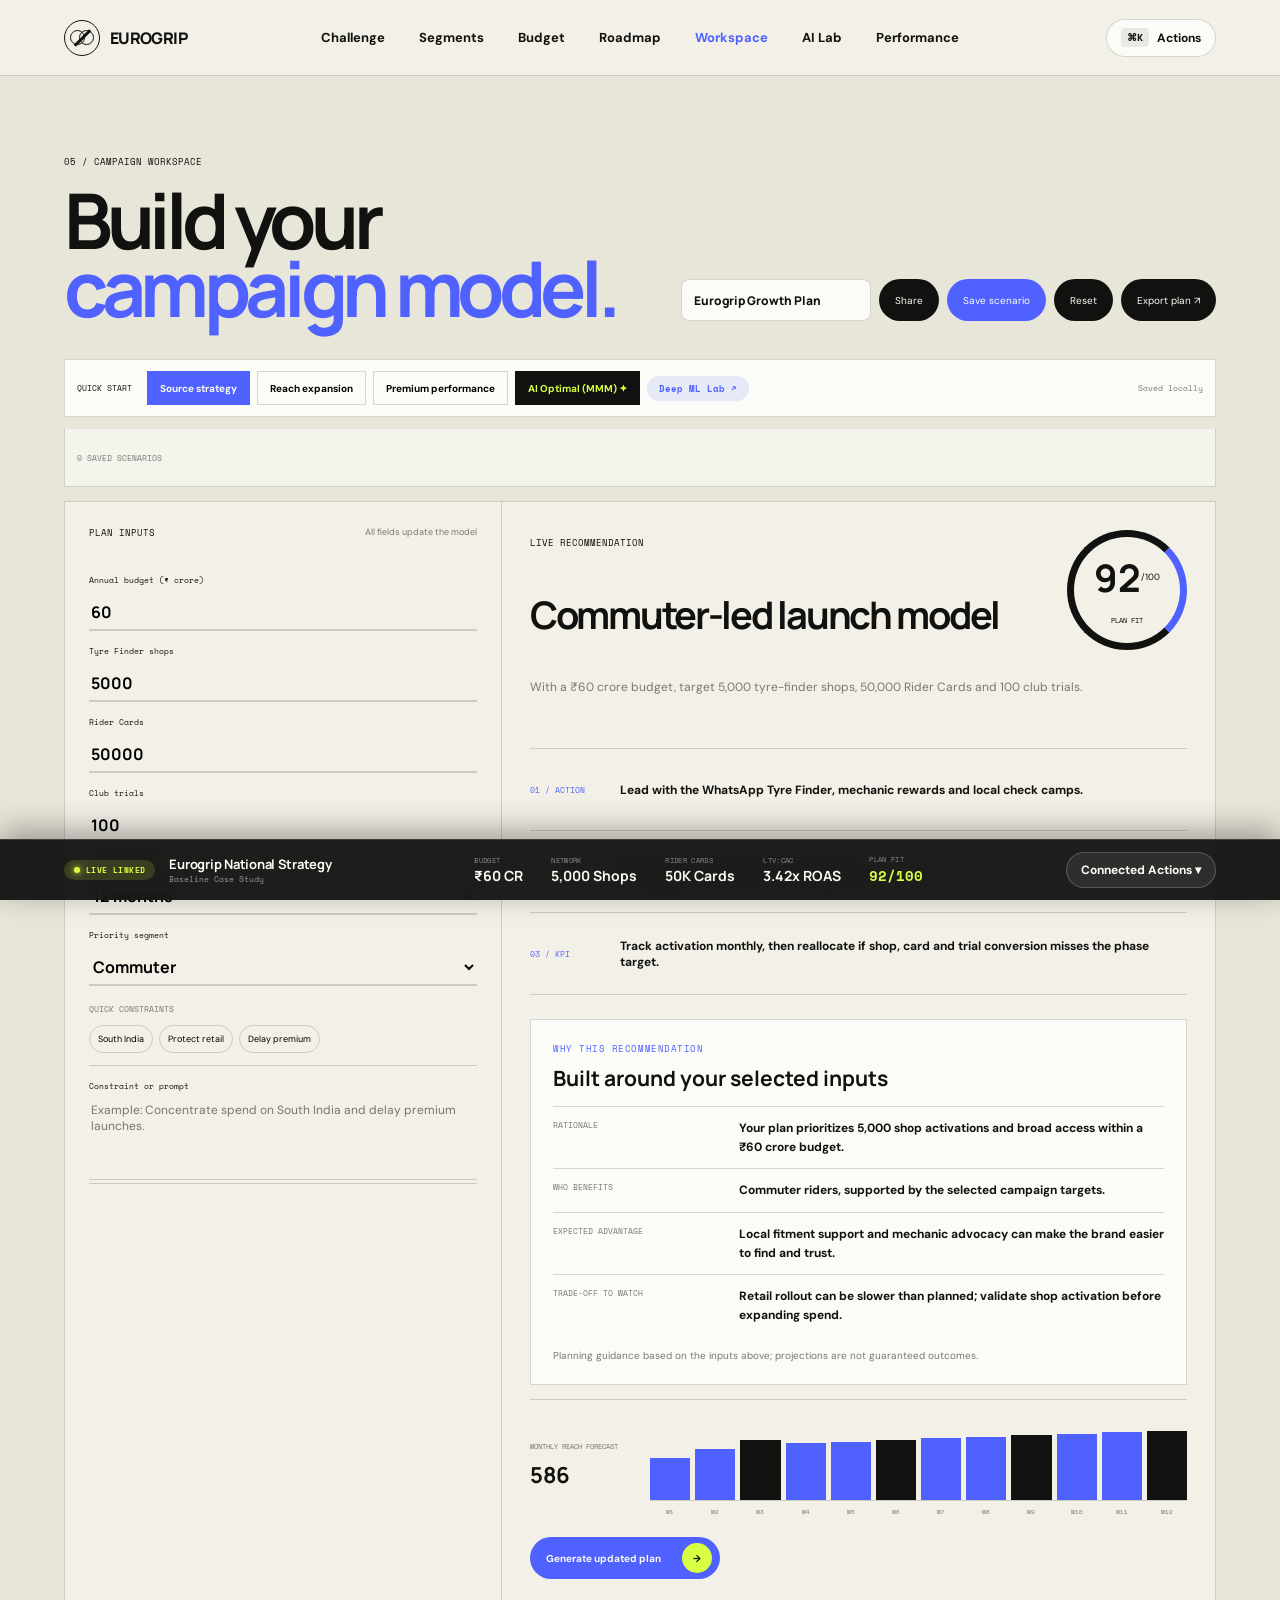
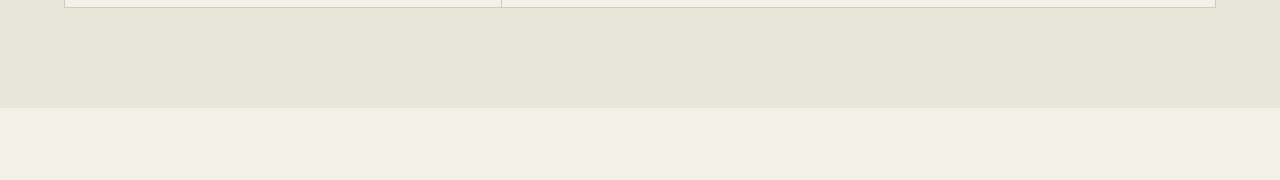
==== commit 1a71a8c6: "Add campaign analytics and reporting" ====
--- a/workspace.html
+++ b/workspace.html
@@ -41,6 +41,15 @@
       <h2 id="workspace-headline">Commuter-led launch model</h2>
       <p id="workspace-summary">With a ₹60 crore budget, target 5,000 tyre-finder shops, 50,000 Rider Cards and 100 club trials.</p>
       <div class="workspace-actions-list"><article><small>01 / ACTION</small><strong id="workspace-action">Lead with the WhatsApp Tyre Finder, mechanic rewards and local check camps.</strong></article><article><small>02 / CHANNEL</small><strong id="workspace-channel">40% digital / 30% retail / 30% on-ground</strong></article><article><small>03 / KPI</small><strong id="workspace-kpi">Track activation monthly, then reallocate if shop, card and trial conversion misses the phase target.</strong></article></div>
+      <section class="recommendation-explainer" aria-labelledby="recommendation-explainer-title">
+        <p>WHY THIS RECOMMENDATION</p>
+        <h3 id="recommendation-explainer-title">Built around your selected inputs</h3>
+        <div><span>RATIONALE</span><strong id="recommendation-reason"></strong></div>
+        <div><span>WHO BENEFITS</span><strong id="recommendation-segment"></strong></div>
+        <div><span>EXPECTED ADVANTAGE</span><strong id="recommendation-upside"></strong></div>
+        <div><span>TRADE-OFF TO WATCH</span><strong id="recommendation-risk"></strong></div>
+        <small>Planning guidance based on the inputs above; projections are not guaranteed outcomes.</small>
+      </section>
       <div class="forecast" aria-label="12 month forecast"><div><span>MONTHLY REACH FORECAST</span><strong id="forecast-value">5,000</strong></div><div class="forecast-bars" id="forecast-bars"></div></div>
       <div class="generated-plan" id="generated-plan" hidden>
         <div><span>GENERATED ACTION PLAN</span><strong id="generated-at">Ready to review</strong></div>
--- a/styles.css
+++ b/styles.css
@@ -544,6 +544,101 @@
 .connected-tool label { display:flex;flex-direction:column;gap:8px;width:100%;margin-bottom:14px;font-size:11px;font-weight:700; }
 .connected-tool select,.connected-tool input:not([type="range"]) { width:100%;height:40px;padding:0 10px;border:1px solid var(--line);border-radius:5px;background:var(--paper);font:inherit; }
 .connected-tool input[type="range"] { width:100%;accent-color:var(--blue); }
+
+.performance-hero { padding:82px 5vw 70px;display:grid;grid-template-columns:1fr 320px;align-items:end;gap:40px;border-bottom:1px solid var(--line); }
+.performance-hero h1 { margin:24px 0 0;font-family:"Manrope";font-size:clamp(64px,8vw,104px);line-height:.86;letter-spacing:-.08em; }
+.performance-hero h1 em { color:var(--blue);font-style:normal; }
+.performance-hero > p { max-width:320px;margin:0 0 8px;color:#666;line-height:1.7; }
+.performance-section { padding:76px 5vw;border-bottom:1px solid var(--line); }
+.performance-section-heading { display:flex;justify-content:space-between;align-items:end;gap:24px;margin-bottom:22px; }
+.performance-section-heading h2 { margin:12px 0 0;font-family:"Manrope";font-size:clamp(34px,4vw,54px);line-height:.95;letter-spacing:-.06em; }
+.performance-select { display:grid;gap:7px;min-width:220px;font-size:11px;font-weight:700; }
+.performance-select select { height:42px;padding:0 12px;border:1px solid var(--line);border-radius:4px;background:var(--white);font:inherit; }
+.simulation-note { display:flex;align-items:center;gap:12px;margin:26px 0 18px;padding:13px 15px;background:#fff2ce;color:#594719;font-size:12px; }
+.simulation-note strong { font-family:"Space Mono";font-size:9px;white-space:nowrap; }
+.tracker-kpis { display:grid;grid-template-columns:repeat(3,minmax(0,1fr));gap:12px;margin:14px 0; }
+.tracker-kpis article { min-height:130px;padding:20px;background:var(--white);border:1px solid var(--line); }
+.tracker-kpis span,.tracker-kpis small { display:block;color:#777;font-size:11px; }
+.tracker-kpis strong { display:block;margin:16px 0 7px;font-family:"Manrope";font-size:30px;letter-spacing:-.05em; }
+.tracker-chart-card { margin-top:14px;padding:22px;background:var(--white);border:1px solid var(--line); }
+.tracker-chart-heading { display:flex;justify-content:space-between;align-items:center;gap:20px; }
+.tracker-chart-heading strong,.tracker-chart-heading small { display:block; }
+.tracker-chart-heading strong { font-family:"Manrope";font-size:17px; }
+.tracker-chart-heading small { margin-top:5px;color:#777;font-size:11px; }
+.chart-legend { display:flex;gap:16px;font-size:10px;color:#666; }
+.chart-legend span { display:flex;align-items:center;gap:6px; }
+.chart-legend i { width:20px;height:3px;display:inline-block;background:var(--blue); }
+.chart-legend .legend-actual { background:var(--orange); }
+.tracker-chart { width:100%;margin-top:20px;overflow-x:auto; }
+.tracker-chart svg { width:100%;min-width:480px;display:block; }
+.chart-grid { stroke:rgba(17,18,16,.12);stroke-width:1; }
+.chart-axis,.chart-month { fill:#777;font:10px "DM Sans",sans-serif; }
+.chart-line { fill:none;stroke-width:3;stroke-linecap:round;stroke-linejoin:round; }
+.chart-line-target { stroke:var(--blue);stroke-dasharray:7 6; }
+.chart-line-actual { stroke:var(--orange); }
+.chart-dot { fill:var(--orange);stroke:var(--white);stroke-width:2; }
+.dataset-section > p,.report-section > p { max-width:720px;color:#666;font-size:13px;line-height:1.7; }
+.dataset-private-note { color:#477141;font-size:11px;font-weight:700; }
+.upload-control,.report-actions button { min-height:42px;padding:0 16px;display:inline-flex;align-items:center;justify-content:center;border:0;border-radius:4px;background:var(--ink);color:var(--white);font-size:12px;font-weight:700;cursor:pointer; }
+.upload-control input { position:absolute;width:1px;height:1px;overflow:hidden;clip:rect(0,0,0,0);white-space:nowrap; }
+.upload-control:focus-within,.report-actions button:focus-visible { outline:3px solid var(--blue);outline-offset:3px; }
+.dataset-status { min-height:20px;margin:14px 0;color:#666;font-size:12px; }
+.dataset-results { margin-top:20px;padding:22px;background:var(--white);border:1px solid var(--line); }
+.dataset-results h3 { margin:0 0 8px;font-family:"Manrope";font-size:22px; }
+.dataset-results > p { color:#777;font-size:12px; }
+.dataset-results section { margin-top:24px; }
+.dataset-results h4 { margin:0 0 12px;font-family:"Manrope";font-size:16px; }
+.dataset-results ul { display:flex;flex-wrap:wrap;gap:8px 24px;padding-left:20px;font-size:12px; }
+.dataset-results table { width:100%;border-collapse:collapse;font-size:12px; }
+.dataset-results th,.dataset-results td { padding:10px;text-align:left;border-bottom:1px solid var(--line); }
+.dataset-results th { font-family:"Space Mono";font-size:9px; }
+.report-actions { display:flex;gap:8px; }
+.report-actions button:last-child { background:var(--blue); }
+.campaign-report { padding:28px;background:var(--white);border:1px solid var(--line); }
+.campaign-report > h3 { margin:0 0 22px;font-family:"Manrope";font-size:26px; }
+.campaign-report section { display:grid;grid-template-columns:200px 1fr;gap:20px;padding:15px 0;border-top:1px solid var(--line); }
+.campaign-report h4 { margin:0;font-family:"Manrope";font-size:13px; }
+.campaign-report section p { margin:0;color:#555;font-size:12px;line-height:1.7; }
+.campaign-report > small { display:block;margin-top:20px;color:#777;font-size:10px; }
+.recommendation-explainer { margin-top:24px;padding:22px;background:var(--white);border:1px solid var(--line); }
+.recommendation-explainer > p { margin:0;font-family:"Space Mono";font-size:9px;letter-spacing:.06em;color:var(--blue); }
+.recommendation-explainer h3 { margin:9px 0 14px;font-family:"Manrope";font-size:21px; }
+.recommendation-explainer > div { display:grid;grid-template-columns:170px 1fr;gap:16px;padding:12px 0;border-top:1px solid var(--line); }
+.recommendation-explainer > div span { font-family:"Space Mono";font-size:8px;color:#777; }
+.recommendation-explainer > div strong { font-size:12px;line-height:1.55; }
+.recommendation-explainer > small { display:block;margin-top:13px;color:#777;font-size:10px; }
+.mmm-explainer { margin-top:26px; }
+
+@media(max-width:700px) {
+  .performance-hero { grid-template-columns:1fr;padding-top:56px;gap:24px; }
+  .performance-hero h1 { font-size:clamp(48px,13vw,64px); }
+  .performance-hero > p { max-width:440px; }
+  .performance-section { padding:54px 5vw; }
+  .performance-section-heading { align-items:flex-start;flex-direction:column; }
+  .tracker-kpis { grid-template-columns:1fr; }
+  .tracker-kpis article { min-height:105px; }
+  .tracker-chart-card { padding:15px; }
+  .tracker-chart-heading { align-items:flex-start;flex-direction:column; }
+  .campaign-report section,.recommendation-explainer > div { grid-template-columns:1fr;gap:7px; }
+  .dataset-results { overflow-x:auto;padding:16px; }
+  .report-actions { width:100%; }
+  .report-actions button { flex:1; }
+}
+
+@media print {
+  body.performance-page { background:#fff;color:#111; }
+  .performance-page .grain,.performance-page .nav,.performance-page .performance-hero,
+  .performance-page main > .performance-section:not(.report-section),
+  .performance-page .report-section > .performance-section-heading .report-actions,
+  .performance-page .report-section > p { display:none!important; }
+  .performance-page .performance-section.report-section { display:block;padding:0;border:0; }
+  .performance-page .report-section .performance-section-heading { display:block;margin:0 0 20px; }
+  .performance-page .report-section .performance-section-heading .section-number { display:none; }
+  .performance-page .report-section .performance-section-heading h2 { font-size:30px; }
+  .performance-page .campaign-report { padding:0;border:0; }
+  .performance-page .campaign-report section { break-inside:avoid; }
+  .performance-page .campaign-report > small { color:#444; }
+}
 .connected-tool label strong { color:var(--blue); }
 .connected-tool button,.connected-tool > a { display:flex;justify-content:space-between;align-items:center;width:100%;min-height:42px;margin-top:auto;padding:0 14px;border:0;border-radius:4px;background:var(--ink);color:var(--white);font-size:11px;font-weight:700;cursor:pointer; }
 .connected-tool button:hover,.connected-tool > a:hover { background:var(--blue); }
@@ -2068,4 +2163,3 @@
   border-top: 1px solid var(--line);
   padding-top: 16px;
 }
-
